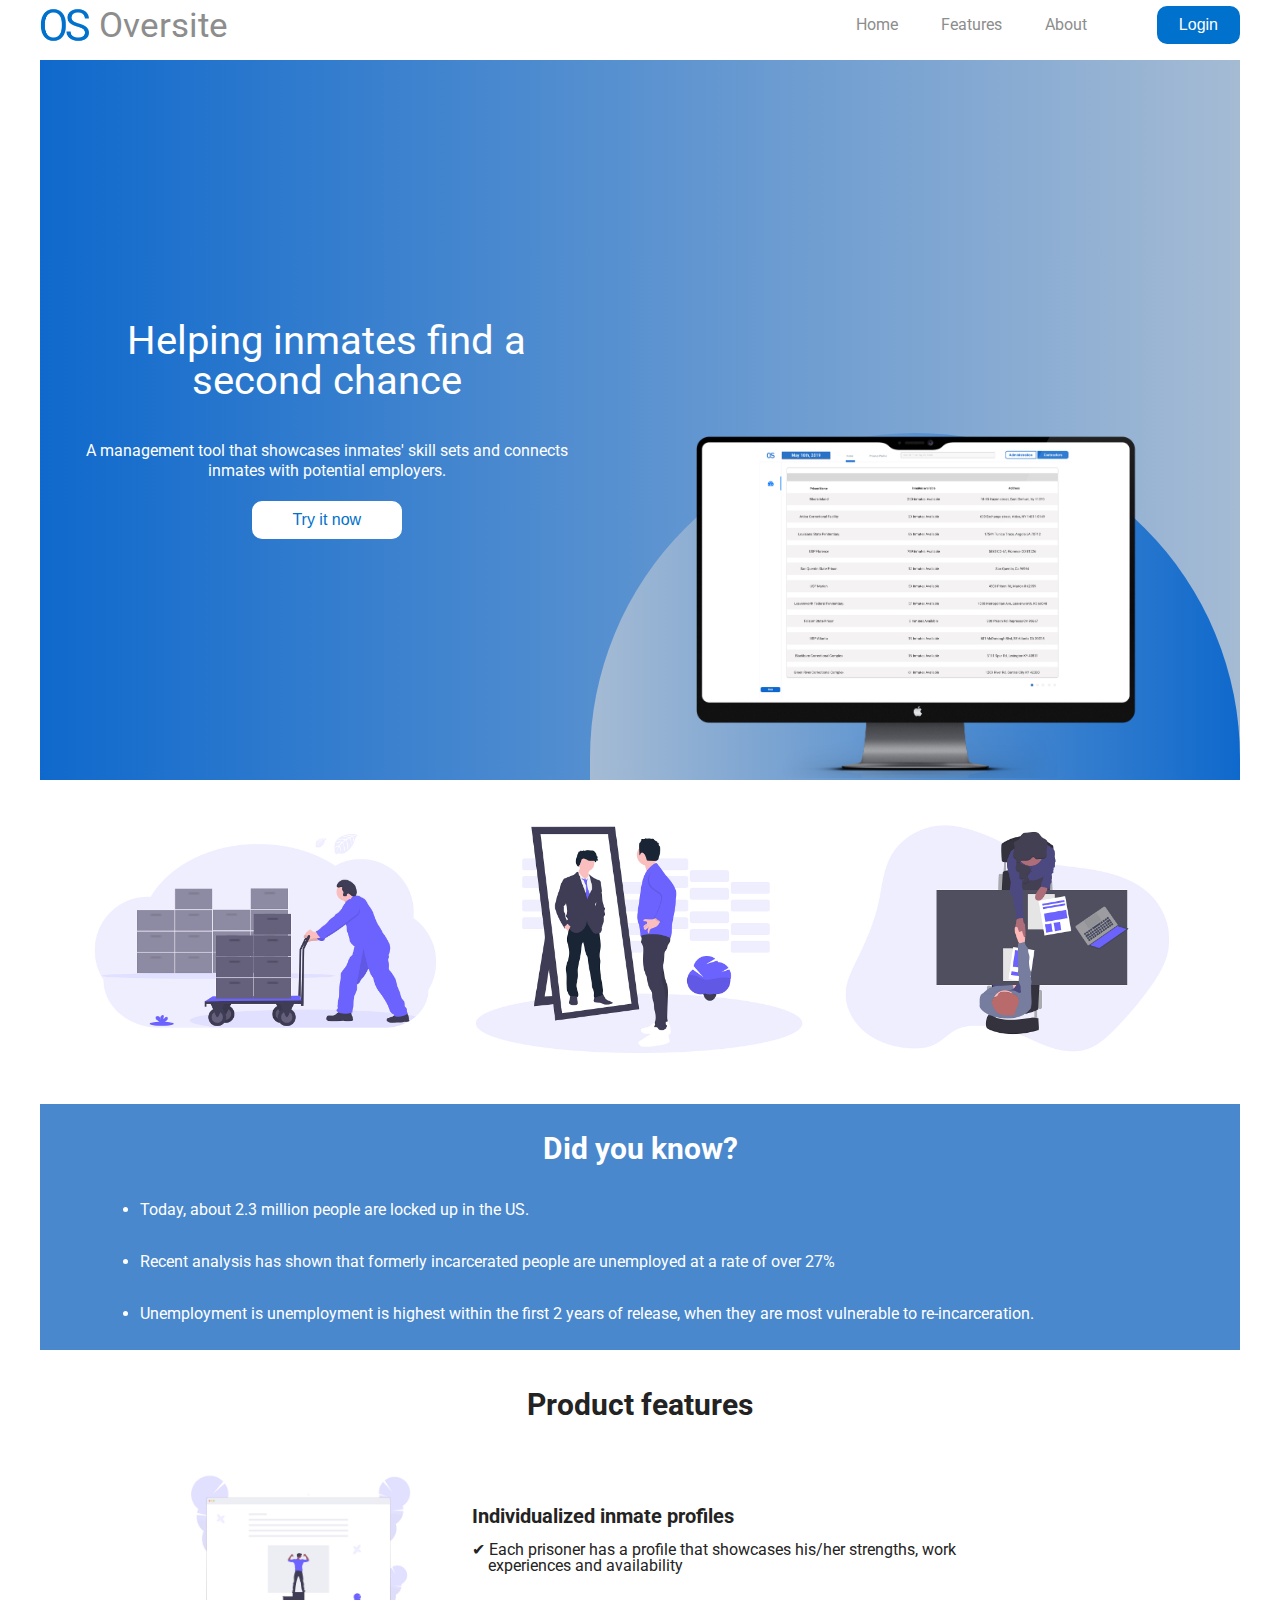
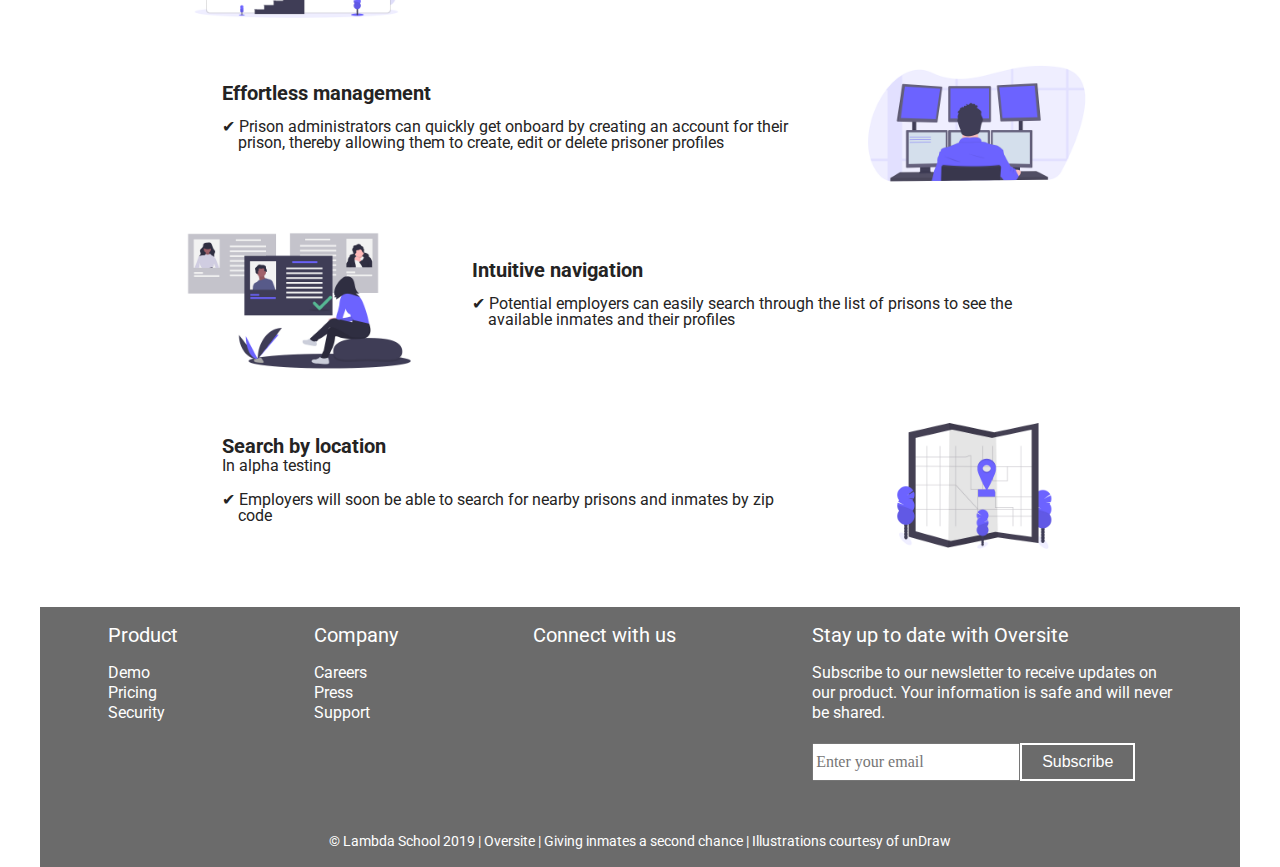
==== penny-lee/index.html @ cacc7dd7 "adding to my personal repo" ====
<!DOCTYPE html>
<html lang='en'>

<head>
  <meta charset="utf-8">
  <title>Oversite | Home</title>
  <link rel='stylesheet' href='./CSS/index.css'>
  <link href="https://fonts.googleapis.com/css?family=Roboto&display=swap" rel="stylesheet">
  <link rel="stylesheet" href="https://use.fontawesome.com/releases/v5.8.2/css/all.css" integrity="sha384-oS3vJWv+0UjzBfQzYUhtDYW+Pj2yciDJxpsK1OYPAYjqT085Qq/1cq5FLXAZQ7Ay" crossorigin="anonymous">
  <meta name="viewport" content="width=device-width, initial-scale=1"> 
</head>
<body>
  <div class='container'> 
    <header>
      <div class='navbar'>
        <div class='logo'>
          <img src='./images/Favicon.png' alt='logo'>
          <h1>Oversite</h1>
        </div>
        <div class='nav-link'>
          <a href='#'>Home</a>
          <a href='#features'>Features</a>
          <a href='./about.html'>About</a>
        </div>
        <button>Login</button>
      </div>
    </header>
    <section class='about'>
      <div class='about-text'>
        <h2>Helping inmates find a second chance</h2>
        <p>A management tool that showcases inmates' skill sets and connects inmates with potential employers.</p>
        <button>Try it now</button>
      </div>
      <div class='image-container'>
        <img src='./images/sample.png' alt='preview of product'>
      </div>
    </section>
    <section class='top-images'>
      <div class='top-images-container'>
        <div class='top-images-overlay'>
          <p>Inmates gained skills while in prison or before incarceration.</p>
        </div>
        <img src='./images/labor.png'>
      </div>
      <div  class='top-images-container'>
        <div class='top-images-overlay'>
          <p>The skills are transferable to future career paths</p>
        </div>
        <img src='./images/progression.png'>
      </div>
      <div  class='top-images-container'>
        <div class='top-images-overlay'>
          <p>Help inmates re-enter the community, and mutually benefit employers and society</p>
        </div>
        <img src='./images/interview.png'>
      </div>
    </section>
    <section class='rationale'>
      <div>
        <h2>Did you know?</h2>
        <ul>
          <li>Today, about 2.3 million people are locked up in the US.</li>
          <li>Recent analysis has shown that formerly incarcerated people are unemployed at a rate of over 27%</li>
          <li>Unemployment is unemployment is highest within the first 2 years of release, when they are most vulnerable to re-incarceration.</li>
        </ul>
      </div>
    </section>
    <section id='features'> 
      <h2>Product features</h2>
      <div class='main-content'>  
        <div class='content-cards'>
          <img src='./images/aboutme.png'>
          <div class='content-text'>
            <h2>Individualized inmate profiles</h2>
            <ul>
              <li>Each prisoner has a profile that showcases his/her strengths, work experiences and availability</li>
            </ul>
          </div>
        </div>
        <div class='content-cards'>
          <div class='content-text'>
            <h2>Effortless management</h2>
            <ul>
              <li>Prison administrators can quickly get onboard by creating an account for their prison, thereby allowing them to create, edit or delete prisoner profiles</li>
            </ul>
          </div>
          <img src='./images/admin1.png'>
        </div>
        <div class='content-cards'>
          <img src='./images/hiring.png'>
          <div class='content-text'>
            <h2>Intuitive navigation</h2>
            <ul>
              <li>Potential employers can easily search through the list of prisons to see the available inmates and their profiles</li>
            </ul>
          </div>
        </div>
        <div class='content-cards last-card'>
          <div class='content-text '>
            <h2>Search by location</h2>
            <p>In alpha testing</p>
            <ul>
              <li>Employers will soon be able to search for nearby prisons and inmates by zip code</li>
            </ul>
          </div>
          <img src='./images/location.png'>
        </div>
      </div>
    </section>
    <footer>
      <div class='footer-container'>
        <div class='footer-top'>
          <div class='footer-product'>
            <h3>Product</h3>
            <p>Demo</p>
            <p>Pricing</p>
            <p>Security</p>
          </div>
          <div class='footer-company'>
            <h3>Company</h3>
            <p>Careers</p>
            <p>Press</p>
            <p>Support</p>
          </div>
          <div class='footer-connect'>
            <h3>Connect with us</h3>
            <div class='footer-links'>
              <a href='https://github.com/buildweekprisonerskills' target='_blank' class="fab fa-github"></a>
              <a href='https://twitter.com/lambdaschool' target='_blank' class="fab fa-twitter"></a>
              <a href='https://www.facebook.com/LambdaSchoolOnline/' target='_blank' class="fab fa-facebook-square"></a>
            </div>
          </div>
          <div class='footer-subscribe'>
            <h3>Stay up to date with Oversite</h3>
            <p>Subscribe to our newsletter to receive updates on our product. Your information is safe and will never be shared. </p>
            <form>
              <input type='email' placeholder='Enter your email'>
              <button type='submit'>Subscribe</button> 
            </form>
          </div>
        </div>
        <div class='footer-bottom'>
          <p>&copy; Lambda School 2019  |  Oversite  |  Giving inmates a second chance  |  Illustrations courtesy of <a href='https://undraw.co/'>unDraw</a></p>
        </div>
        </div>
      </div>
    </footer>
  </div>
</body>

</html>
---- penny-lee/CSS/index.css ----
/* http://meyerweb.com/eric/tools/css/reset/ 
   v2.0 | 20110126
   License: none (public domain)
*/
html,
body,
div,
span,
applet,
object,
iframe,
h1,
h2,
h3,
h4,
h5,
h6,
p,
blockquote,
pre,
a,
abbr,
acronym,
address,
big,
cite,
code,
del,
dfn,
em,
img,
ins,
kbd,
q,
s,
samp,
small,
strike,
strong,
sub,
sup,
tt,
var,
b,
u,
i,
center,
dl,
dt,
dd,
ol,
ul,
li,
fieldset,
form,
label,
legend,
table,
caption,
tbody,
tfoot,
thead,
tr,
th,
td,
article,
aside,
canvas,
details,
embed,
figure,
figcaption,
footer,
header,
hgroup,
menu,
nav,
output,
ruby,
section,
summary,
time,
mark,
audio,
video {
  margin: 0;
  padding: 0;
  border: 0;
  font-size: 100%;
  font: inherit;
  vertical-align: baseline;
}
/* HTML5 display-role reset for older browsers */
article,
aside,
details,
figcaption,
figure,
footer,
header,
hgroup,
menu,
nav,
section {
  display: block;
}
body {
  line-height: 1;
}
ol,
ul {
  list-style: none;
}
blockquote,
q {
  quotes: none;
}
blockquote:before,
blockquote:after,
q:before,
q:after {
  content: '';
  content: none;
}
table {
  border-collapse: collapse;
  border-spacing: 0;
}
* {
  box-sizing: border-box;
}
html {
  font-size: 62.5%;
}
html,
body {
  font-family: 'Roboto', sans-serif;
  color: #242323;
}
h1,
h2,
h3,
h4,
h5 {
  font-size: 2rem;
}
p {
  font-size: 1.6rem;
  line-height: 2rem;
}
.container {
  max-width: 1200px;
  width: 100%;
  margin: 0 auto;
}
header {
  width: 100%;
  background: white;
  height: 60px;
}
@media screen and (max-width: 500px) {
  header {
    display: none;
  }
}
header .navbar {
  width: 100%;
  margin: 0 auto;
  display: flex;
  justify-content: space-between;
  align-items: center;
}
header .navbar .logo {
  display: flex;
  align-items: center;
}
header .navbar .logo img {
  width: 50px;
}
header .navbar .logo h1 {
  font-size: 3.5rem;
  color: #8d8d8d;
  padding: 0 5%;
}
header .navbar .nav-link {
  width: 70%;
  display: flex;
  justify-content: flex-end;
}
header .navbar .nav-link a {
  font-size: 1.6rem;
  color: #8d8d8d;
  text-decoration: none;
  margin: 0 1%;
  padding: 1rem;
  border: 3px solid white;
}
header .navbar .nav-link a:hover {
  border-bottom: 3px solid #0071CC;
}
header .navbar .nav-link .selected-link {
  border-bottom: 3px solid #0071CC;
}
header .navbar button {
  background: #0071CC;
  color: white;
  border: 2px solid #0071CC;
  display: block;
  border-radius: 10px;
  font-size: 1.6rem;
  width: auto;
  text-align: center;
  padding: 0.8rem 2rem;
  cursor: pointer;
  outline: none;
}
header .navbar button:hover {
  background: white;
  color: #0071CC;
  border: 2px solid #0071CC;
  transition: all 0.3s ease;
}
.about {
  top: 60px;
  background: linear-gradient(to left, #a5bbd4, #0f69cc);
  color: white;
  height: 80vh;
  min-height: 400px;
  display: flex;
  justify-content: space-between;
  align-items: flex-end;
}
@media screen and (max-width: 800px) {
  .about {
    height: 70vh;
  }
}
@media screen and (max-width: 500px) {
  .about {
    flex-direction: column;
    height: 100vh;
  }
}
.about-text {
  align-self: center;
  margin-left: 2%;
  display: flex;
  text-align: center;
  flex-direction: column;
  justify-content: center;
  align-items: center;
}
@media screen and (max-width: 800px) {
  .about-text {
    align-self: flex-end;
    margin-bottom: 5rem;
  }
}
.about-text h2 {
  font-size: 4rem;
  padding: 2rem 0;
}
@media screen and (max-width: 800px) {
  .about-text h2 {
    font-size: 3.5rem;
    padding: 1rem 0;
  }
}
@media screen and (max-width: 500px) {
  .about-text h2 {
    padding: 2rem 1rem;
  }
}
.about-text p {
  padding: 2rem 0;
}
.about-text button {
  background: white;
  color: #0071CC;
  border: 2px solid white;
  display: block;
  border-radius: 10px;
  font-size: 1.6rem;
  width: 150px;
  text-align: center;
  padding: 0.8rem 2rem;
  cursor: pointer;
  outline: none;
}
.about-text button:hover {
  background: #0071CC;
  color: white;
  border: 2px solid white;
  transition: all 0.3s ease;
}
.about .image-container {
  width: 70vw;
  min-width: 500px;
  background: linear-gradient(to right, #a5bbd4, #0f69cc);
  border-top-left-radius: 350px;
  border-top-right-radius: 350px;
}
.about .image-container img {
  width: 70%;
  margin: 0 15%;
  position: relative;
}
.top-images {
  width: 100%;
  margin: 2rem 0;
  display: flex;
  justify-content: center;
}
@media screen and (max-width: 500px) {
  .top-images {
    flex-direction: column;
    align-items: center;
  }
}
.top-images .top-images-container {
  width: 29vw;
}
@media screen and (max-width: 500px) {
  .top-images .top-images-container {
    width: 90%;
  }
}
.top-images .top-images-container .top-images-overlay {
  position: absolute;
  z-index: -1;
  color: #242323;
  text-align: center;
  width: 29vw;
  opacity: 0;
}
@media screen and (max-width: 500px) {
  .top-images .top-images-container .top-images-overlay {
    width: 90%;
  }
}
.top-images .top-images-container .top-images-overlay p {
  font-size: 1.8rem;
  font-weight: bold;
  padding: 32% 13%;
}
@media screen and (max-width: 800px) {
  .top-images .top-images-container .top-images-overlay p {
    font-size: 1.6rem;
    padding: 27% 13%;
  }
}
@media screen and (max-width: 500px) {
  .top-images .top-images-container .top-images-overlay p {
    font-size: 1.8rem;
    font-weight: bold;
    padding: 33% 20%;
  }
}
.top-images .top-images-container img {
  width: 100%;
  padding: 1%;
  position: relative;
  z-index: -2;
}
.top-images-container:hover .top-images-overlay {
  transition: all 0.3s ease;
  opacity: 1;
}
.top-images-container:hover img {
  transition: all 0.3s ease;
  opacity: 0.2;
}
.rationale {
  color: white;
  background: #4988CD;
  font-size: 1.6rem;
  padding: 1rem 0;
  margin: 2rem 0;
}
.rationale h2 {
  padding: 2rem;
  font-size: 3rem;
  font-weight: bold;
  text-align: center;
}
.rationale ul {
  list-style-position: outside;
  padding: 0 10rem;
}
@media screen and (max-width: 500px) {
  .rationale ul {
    padding: 0 5rem;
  }
}
.rationale ul li {
  padding: 1.8rem 0;
  list-style-type: disc;
}
#features > h2 {
  font-size: 3rem;
  font-weight: bold;
  text-align: center;
  padding: 2rem;
}
.main-content {
  margin: 2rem;
  display: flex;
  flex-direction: column;
  align-items: center;
}
.main-content .content-cards {
  display: flex;
  margin: 0 10%;
  align-items: center;
}
@media screen and (max-width: 800px) {
  .main-content .content-cards {
    margin: 0;
  }
}
@media screen and (max-width: 500px) {
  .main-content .content-cards {
    flex-direction: column;
  }
}
.main-content .content-cards img {
  display: block;
  width: 250px;
}
@media screen and (max-width: 500px) {
  .main-content .content-cards img {
    order: -1;
    width: 70%;
  }
}
.main-content .content-cards .content-text {
  margin: 5%;
}
.main-content .content-cards .content-text h2 {
  font-weight: bold;
}
.main-content .content-cards .content-text ul {
  padding: 0 1.6rem;
  list-style-position: outside;
}
.main-content .content-cards .content-text li {
  font-size: 1.6rem;
  padding: 1.6rem 0;
}
.main-content .content-cards .content-text li:before {
  content: '\2714 ';
  margin-left: -1em;
  margin-right: 0.2em;
}
.main-content .last-card {
  width: 80%;
}
@media screen and (max-width: 800px) {
  .main-content .last-card {
    width: 100%;
  }
}
.about-team h2 {
  color: #0071CC;
  padding: 3rem 0;
}
.about-team .team {
  display: flex;
  flex-direction: column;
}
.about-team .team .team-card {
  flex: 1;
  display: flex;
  flex-direction: column;
  text-align: center;
  width: 100%;
  color: white;
  font-size: 3rem;
  padding: 2rem 0;
  overflow: hidden;
  cursor: pointer;
}
.about-team .team .team-card .team-content {
  background: white;
  border-radius: 15px;
  margin: 2% 8%;
  display: flex;
  justify-content: center;
  align-items: center;
}
.about-team .team .team-card .team-content img {
  width: 30%;
  padding: 1%;
}
.about-team .team .team-card .team-content .team-name {
  width: 40%;
}
.about-team .team .team-card .team-content .team-name p {
  color: #242323;
  font-size: 3rem;
  padding: 3rem;
}
.about-team .team .team-card .team-content .team-name a {
  text-decoration: none;
  color: #242323;
}
.about-team .team .team-card .team-content .team-name a:hover {
  color: #0071CC;
}
.about-team .team .team-card .team-content .team-name .fab {
  font-size: 5rem;
}
.about-team .team .team-card .team-hidden {
  display: none;
}
.about-team .team .team-lead {
  background: #0F69CC;
}
.about-team .team .front-end {
  background: #2B77CB;
}
.about-team .team .back-end {
  background: #4988CD;
}
.about-team .team .ux-design {
  background: #7AA4D3;
}
.about-team .team .ui-design1 {
  background: #9AB6D5;
}
.about-team .team .ui-design2 {
  background: #A5BBD4;
}
footer {
  background: #6b6b6b;
  color: #0071CC;
}
.footer-container {
  display: flex;
  flex-direction: column;
  color: white;
}
.footer-container h3 {
  padding: 1.8rem 0;
}
.footer-container .footer-top {
  display: flex;
  justify-content: space-around;
}
@media screen and (max-width: 800px) {
  .footer-container .footer-top {
    flex-wrap: wrap;
  }
}
.footer-container .footer-top .footer-connect a {
  text-decoration: none;
  color: white;
  padding-right: 1.8rem;
}
.footer-container .footer-top .footer-connect a:hover {
  color: #0071CC;
}
.footer-container .footer-top .footer-connect .fab {
  font-size: 3rem;
}
.footer-container .footer-top .footer-subscribe {
  width: 30%;
}
@media screen and (max-width: 800px) {
  .footer-container .footer-top .footer-subscribe {
    width: 80%;
    margin: 2rem;
  }
}
.footer-container .footer-top .footer-subscribe form {
  display: flex;
  flex-wrap: wrap;
  margin: 2rem 0;
}
.footer-container .footer-top .footer-subscribe form input {
  font-family: cursive;
  font-size: 1.6rem;
}
.footer-container .footer-top .footer-subscribe form button {
  background: #6b6b6b;
  color: white;
  border: 2px solid #6b6b6b;
  border: 2px solid white;
  display: block;
  border-radius: 0;
  font-size: 1.6rem;
  width: auto;
  text-align: center;
  padding: 0.8rem 2rem;
  cursor: pointer;
  outline: none;
}
.footer-container .footer-top .footer-subscribe form button:hover {
  background: white;
  color: #6b6b6b;
  border: 2px solid #6b6b6b;
  transition: all 0.3s ease;
}
.footer-container .footer-bottom {
  text-align: center;
}
.footer-container .footer-bottom p {
  font-size: 1.4rem;
  padding: 3rem 0 1.6rem 0;
}
.footer-container .footer-bottom a {
  text-decoration: none;
  color: white;
}
.footer-container .footer-bottom a:hover {
  color: #0071CC;
}
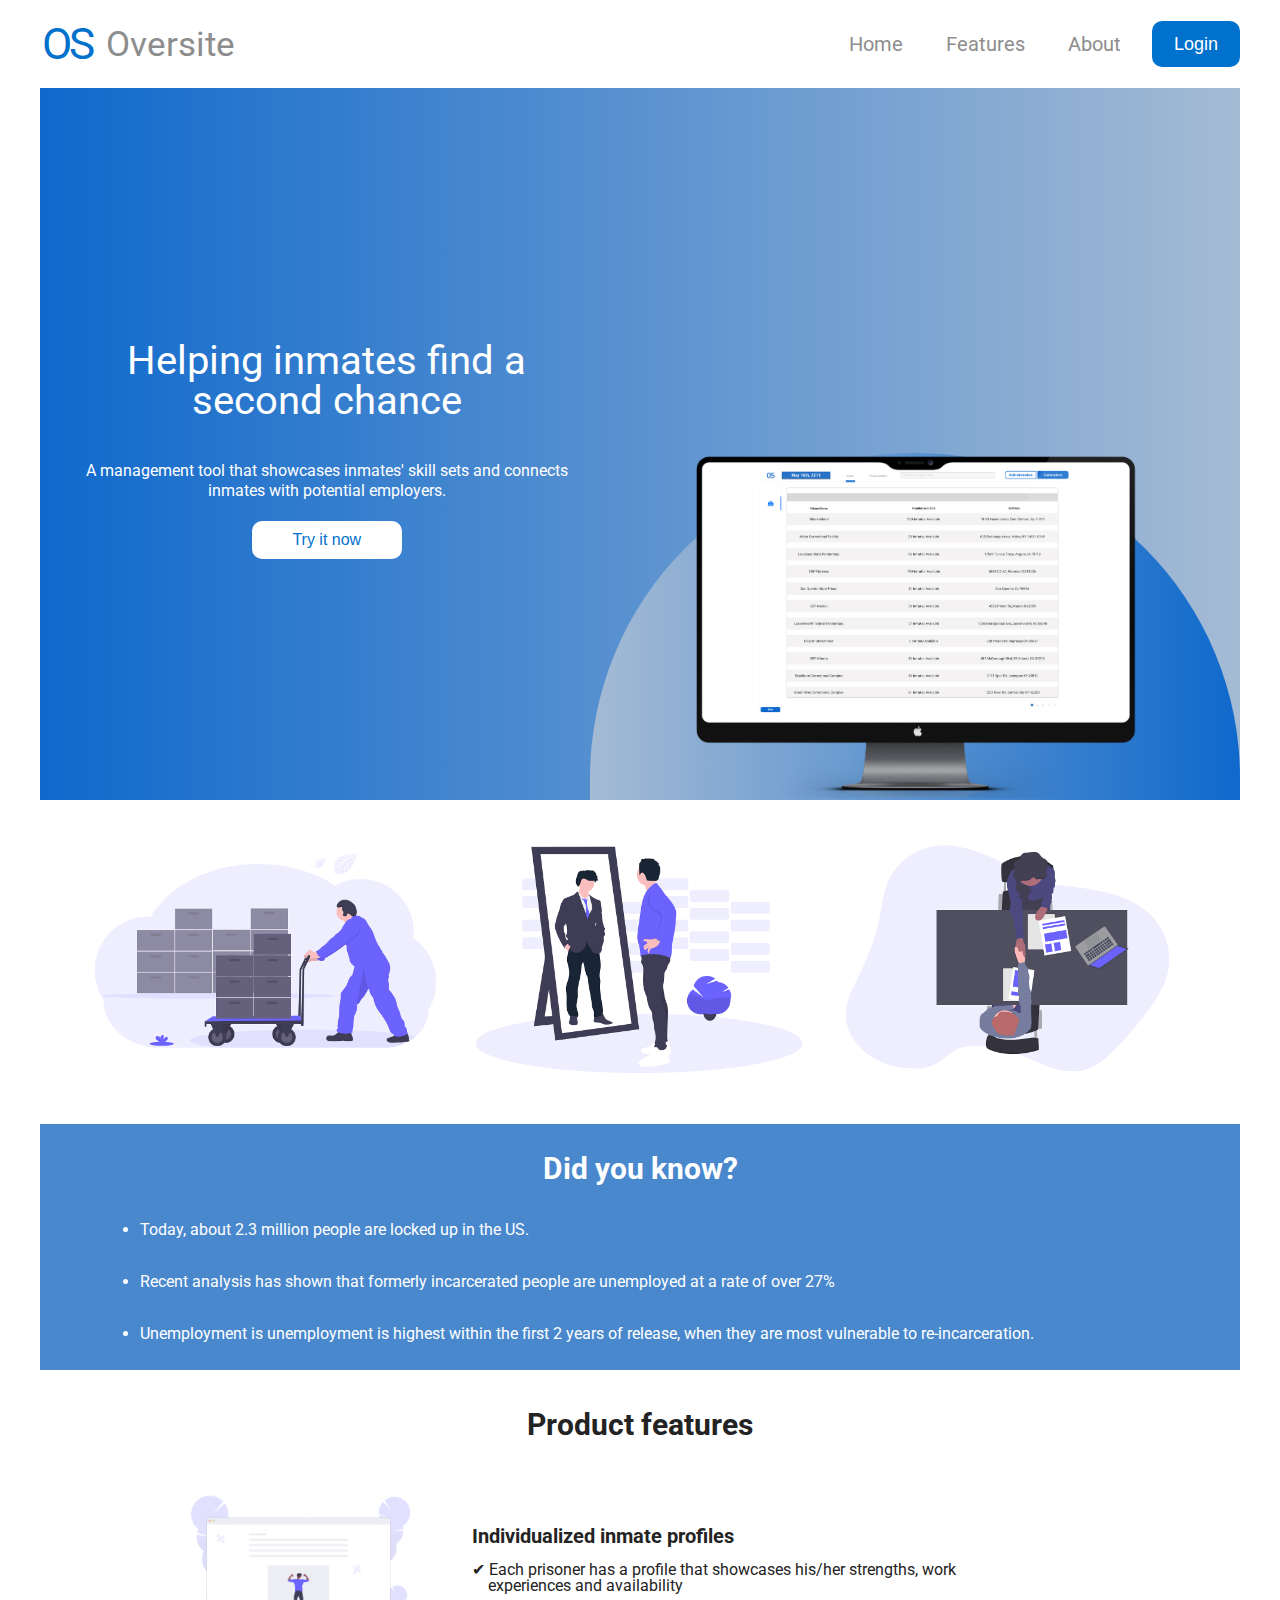
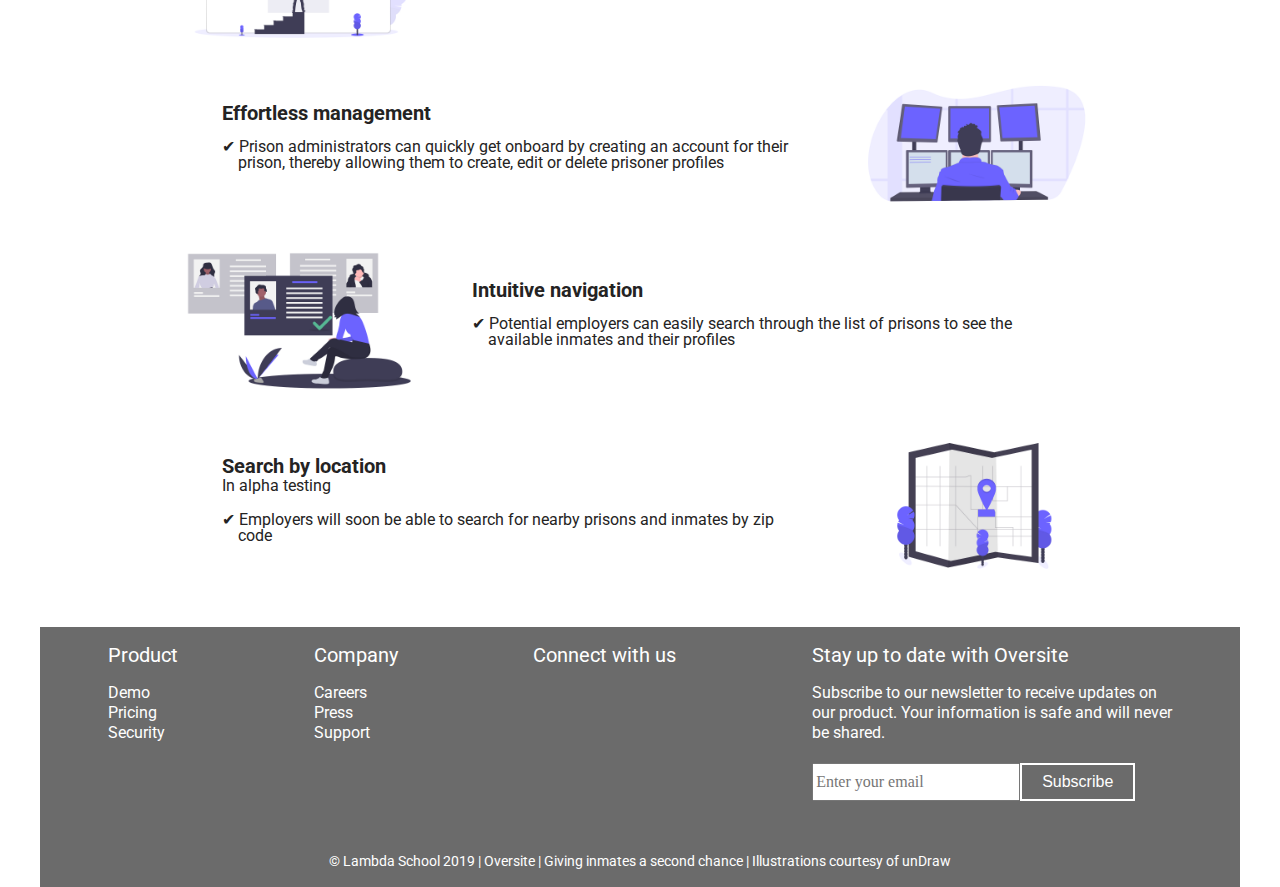
==== commit e081aa57: "made nav bar more responsive" ====
--- a/penny-lee/index.html
+++ b/penny-lee/index.html
@@ -3,26 +3,29 @@
 
 <head>
   <meta charset="utf-8">
+  <meta name="viewport" content="width=device-width, initial-scale=1"> 
   <title>Oversite | Home</title>
   <link rel='stylesheet' href='./CSS/index.css'>
   <link href="https://fonts.googleapis.com/css?family=Roboto&display=swap" rel="stylesheet">
   <link rel="stylesheet" href="https://use.fontawesome.com/releases/v5.8.2/css/all.css" integrity="sha384-oS3vJWv+0UjzBfQzYUhtDYW+Pj2yciDJxpsK1OYPAYjqT085Qq/1cq5FLXAZQ7Ay" crossorigin="anonymous">
-  <meta name="viewport" content="width=device-width, initial-scale=1"> 
+  <script src='./components/navigation/navigation.js' async></script>
 </head>
 <body>
   <div class='container'> 
     <header>
       <div class='navbar'>
         <div class='logo'>
-          <img src='./images/Favicon.png' alt='logo'>
-          <h1>Oversite</h1>
+          <h1 id='sitename-short'>OS</h1>
+          <h1 id='sitename-full'>Oversite</h1>
         </div>
+        <div class="fas fa-bars"></div>
+        <div class="fas fa-times"></div>
         <div class='nav-link'>
           <a href='#'>Home</a>
           <a href='#features'>Features</a>
           <a href='./about.html'>About</a>
+          <button>Login</button>
         </div>
-        <button>Login</button>
       </div>
     </header>
     <section class='about'>
--- a/penny-lee/CSS/index.css
+++ b/penny-lee/CSS/index.css
@@ -131,6 +131,7 @@
 }
 html {
   font-size: 62.5%;
+  scroll-behavior: smooth;
 }
 html,
 body {
@@ -153,75 +154,126 @@
   width: 100%;
   margin: 0 auto;
 }
-header {
+header .navbar {
+  position: fixed;
+  top: 0;
+  max-width: 1200px;
   width: 100%;
-  background: white;
-  height: 60px;
-}
-@media screen and (max-width: 500px) {
-  header {
-    display: none;
-  }
-}
-header .navbar {
-  width: 100%;
+  z-index: 3;
   margin: 0 auto;
   display: flex;
   justify-content: space-between;
   align-items: center;
+  background: white;
+  padding: 2rem 0;
+  transition: all 0.3s ease;
+}
+@media screen and (max-width: 500px) {
+  header .navbar {
+    height: 70px;
+    padding: 0.5rem;
+  }
 }
 header .navbar .logo {
   display: flex;
   align-items: center;
 }
-header .navbar .logo img {
-  width: 50px;
-}
-header .navbar .logo h1 {
+header .navbar .logo #sitename-short {
+  font-size: 4.4rem;
+  background: white;
+  color: #0071CC;
+  border-radius: 9px;
+  padding: 2px 5px 2px 2px;
+  letter-spacing: -3px;
+}
+header .navbar .logo #sitename-full {
   font-size: 3.5rem;
   color: #8d8d8d;
   padding: 0 5%;
 }
+header .navbar .fas {
+  font-size: 3rem;
+  color: #0071CC;
+}
+header .navbar .fa-bars {
+  display: none;
+}
+@media screen and (max-width: 500px) {
+  header .navbar .fa-bars {
+    display: block;
+  }
+}
+header .navbar .fa-times {
+  display: none;
+}
 header .navbar .nav-link {
   width: 70%;
   display: flex;
   justify-content: flex-end;
 }
 header .navbar .nav-link a {
-  font-size: 1.6rem;
+  font-size: 2rem;
   color: #8d8d8d;
   text-decoration: none;
   margin: 0 1%;
   padding: 1rem;
-  border: 3px solid white;
+  border: 3px solid rgba(0, 0, 0, 0);
 }
 header .navbar .nav-link a:hover {
   border-bottom: 3px solid #0071CC;
 }
-header .navbar .nav-link .selected-link {
-  border-bottom: 3px solid #0071CC;
-}
-header .navbar button {
+header .navbar .nav-link button {
+  margin-left: 1rem;
   background: #0071CC;
   color: white;
   border: 2px solid #0071CC;
   display: block;
   border-radius: 10px;
-  font-size: 1.6rem;
+  font-size: 1.8rem;
   width: auto;
   text-align: center;
   padding: 0.8rem 2rem;
   cursor: pointer;
   outline: none;
 }
-header .navbar button:hover {
+header .navbar .nav-link button:hover {
   background: white;
   color: #0071CC;
   border: 2px solid #0071CC;
   transition: all 0.3s ease;
 }
+header .navbar .nav-link .selected-link {
+  border-bottom: 3px solid #0071CC;
+}
+@media screen and (max-width: 500px) {
+  header .navbar .nav-link {
+    transform: translateX(500px);
+    display: flex;
+    flex-direction: column;
+    position: absolute;
+    top: 100%;
+    align-items: flex-start;
+    background: #A5BBD4;
+    padding: 3rem 0;
+    width: 100%;
+  }
+  header .navbar .nav-link a {
+    color: white;
+  }
+  header .navbar .nav-link a:hover {
+    border-bottom: 3px solid #A5BBD4;
+    color: #8d8d8d;
+  }
+  header .navbar .nav-link button {
+    margin-top: 1rem;
+  }
+}
+header .nav-scroll {
+  box-shadow: 0 5px 5px -7px #333;
+  padding: 0.6rem 0;
+}
 .about {
-  top: 60px;
+  margin-top: 80px;
   background: linear-gradient(to left, #a5bbd4, #0f69cc);
   color: white;
   height: 80vh;
@@ -237,6 +289,7 @@
 }
 @media screen and (max-width: 500px) {
   .about {
+    margin-top: 60px;
     flex-direction: column;
     height: 100vh;
   }
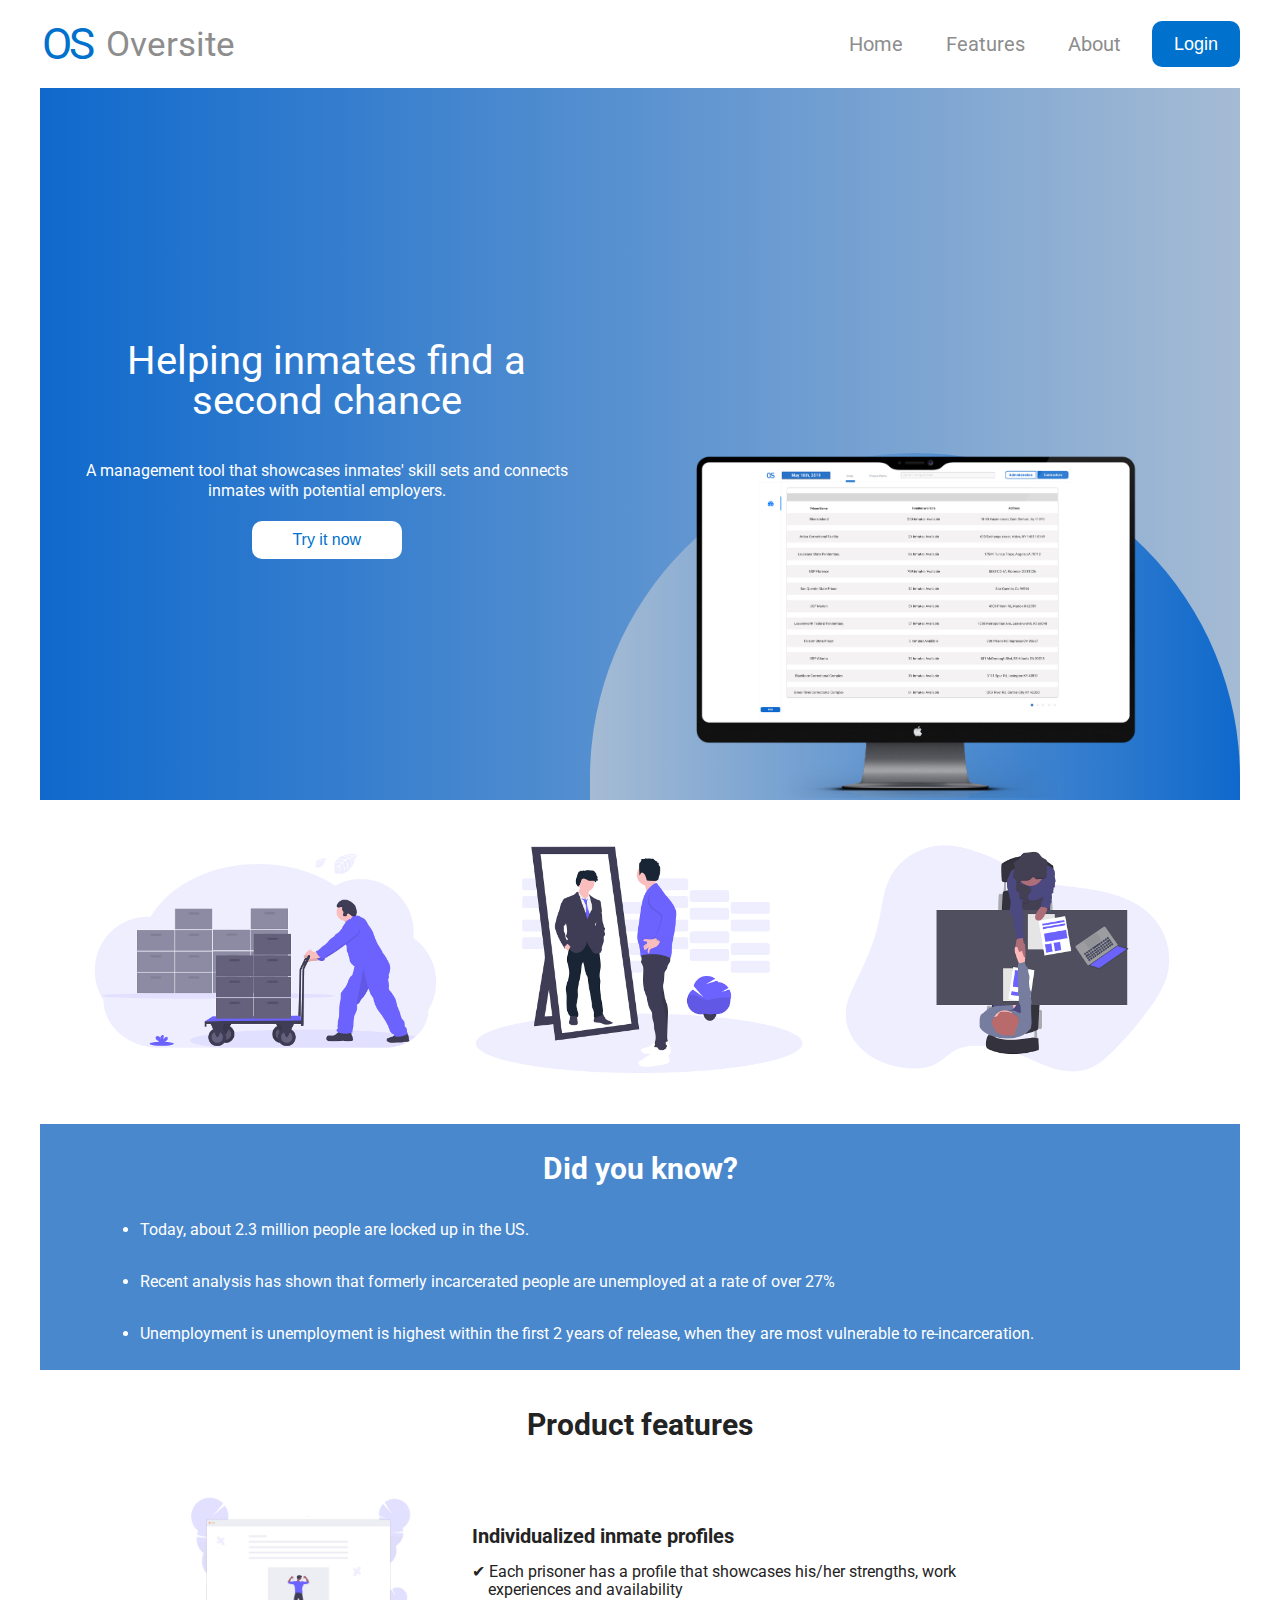
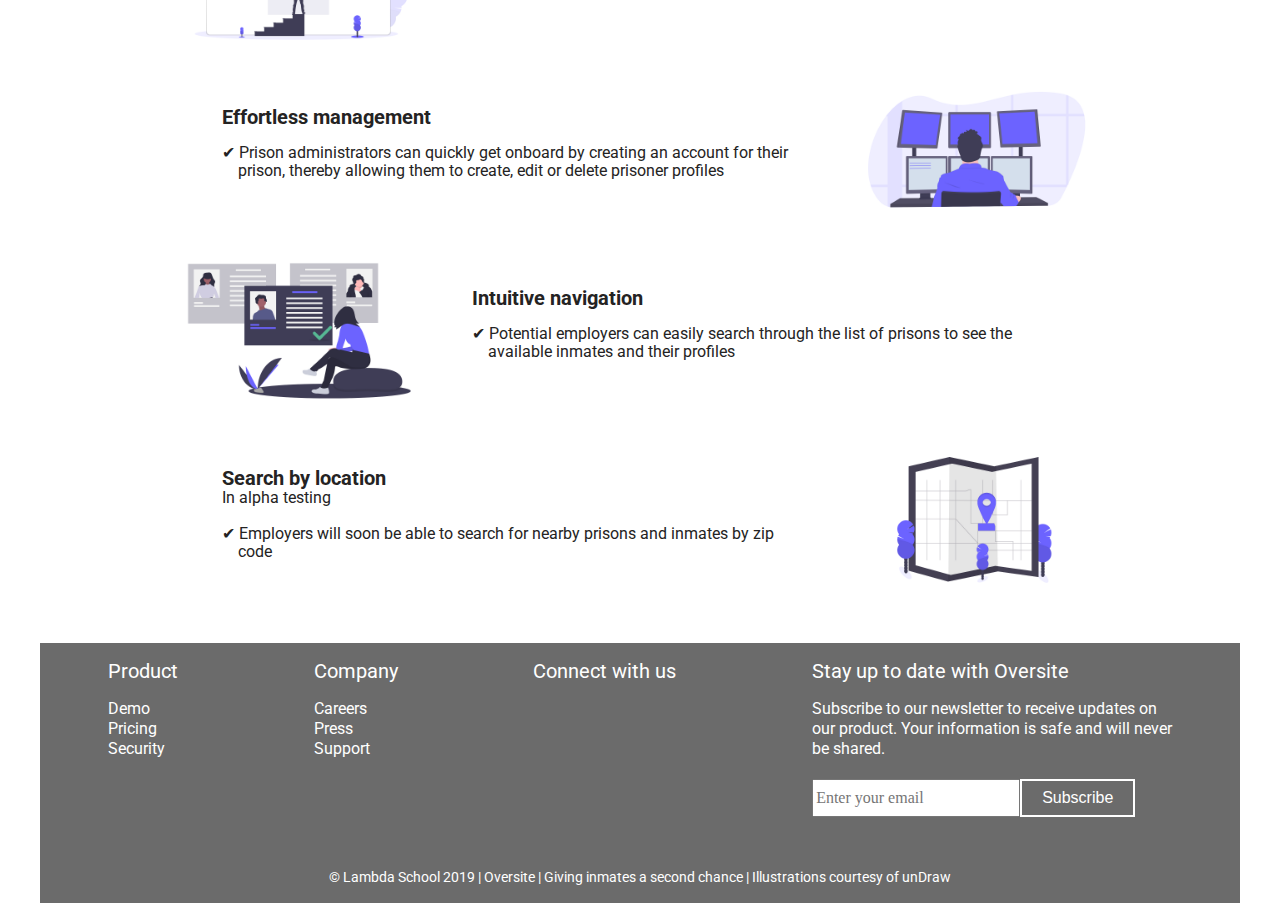
==== commit eca42d3c: "added media queries for about page" ====
--- a/penny-lee/index.html
+++ b/penny-lee/index.html
@@ -11,6 +11,9 @@
   <script src='./components/navigation/navigation.js' async></script>
 </head>
 <body>
+  <div class='scroll-top'>
+    <div class= "fas fa-chevron-circle-up"></div>
+  </div>
   <div class='container'> 
     <header>
       <div class='navbar'>
@@ -28,6 +31,7 @@
         </div>
       </div>
     </header>
+    
     <section class='about'>
       <div class='about-text'>
         <h2>Helping inmates find a second chance</h2>
@@ -38,6 +42,7 @@
         <img src='./images/sample.png' alt='preview of product'>
       </div>
     </section>
+    
     <section class='top-images'>
       <div class='top-images-container'>
         <div class='top-images-overlay'>
@@ -110,6 +115,7 @@
         </div>
       </div>
     </section>
+    
     <footer>
       <div class='footer-container'>
         <div class='footer-top'>
--- a/penny-lee/CSS/index.css
+++ b/penny-lee/CSS/index.css
@@ -154,6 +154,16 @@
   width: 100%;
   margin: 0 auto;
 }
+.scroll-top {
+  display: none;
+  top: 50vh;
+  position: fixed;
+  right: 0;
+}
+.scroll-top .fas {
+  font-size: 4rem;
+  color: #0071CC;
+}
 header .navbar {
   position: fixed;
   top: 0;
@@ -168,7 +178,7 @@
   padding: 2rem 0;
   transition: all 0.3s ease;
 }
-@media screen and (max-width: 500px) {
+@media only screen and (max-width: 500px) {
   header .navbar {
     height: 70px;
     padding: 0.5rem;
@@ -198,7 +208,7 @@
 header .navbar .fa-bars {
   display: none;
 }
-@media screen and (max-width: 500px) {
+@media only screen and (max-width: 500px) {
   header .navbar .fa-bars {
     display: block;
   }
@@ -245,7 +255,13 @@
 header .navbar .nav-link .selected-link {
   border-bottom: 3px solid #0071CC;
 }
-@media screen and (max-width: 500px) {
+@media only screen and (max-width: 500px) {
+  header .navbar .nav-link .selected-link {
+    border-bottom: 3px solid #A5BBD4;
+    color: #8d8d8d;
+  }
+}
+@media only screen and (max-width: 500px) {
   header .navbar .nav-link {
     transform: translateX(500px);
     display: flex;
@@ -282,12 +298,12 @@
   justify-content: space-between;
   align-items: flex-end;
 }
-@media screen and (max-width: 800px) {
+@media only screen and (max-width: 800px) {
   .about {
     height: 70vh;
   }
 }
-@media screen and (max-width: 500px) {
+@media only screen and (max-width: 500px) {
   .about {
     margin-top: 60px;
     flex-direction: column;
@@ -303,7 +319,7 @@
   justify-content: center;
   align-items: center;
 }
-@media screen and (max-width: 800px) {
+@media only screen and (max-width: 800px) {
   .about-text {
     align-self: flex-end;
     margin-bottom: 5rem;
@@ -313,13 +329,13 @@
   font-size: 4rem;
   padding: 2rem 0;
 }
-@media screen and (max-width: 800px) {
+@media only screen and (max-width: 800px) {
   .about-text h2 {
     font-size: 3.5rem;
     padding: 1rem 0;
   }
 }
-@media screen and (max-width: 500px) {
+@media only screen and (max-width: 500px) {
   .about-text h2 {
     padding: 2rem 1rem;
   }
@@ -364,7 +380,7 @@
   display: flex;
   justify-content: center;
 }
-@media screen and (max-width: 500px) {
+@media only screen and (max-width: 500px) {
   .top-images {
     flex-direction: column;
     align-items: center;
@@ -373,7 +389,7 @@
 .top-images .top-images-container {
   width: 29vw;
 }
-@media screen and (max-width: 500px) {
+@media only screen and (max-width: 500px) {
   .top-images .top-images-container {
     width: 90%;
   }
@@ -386,7 +402,7 @@
   width: 29vw;
   opacity: 0;
 }
-@media screen and (max-width: 500px) {
+@media only screen and (max-width: 500px) {
   .top-images .top-images-container .top-images-overlay {
     width: 90%;
   }
@@ -396,13 +412,13 @@
   font-weight: bold;
   padding: 32% 13%;
 }
-@media screen and (max-width: 800px) {
+@media only screen and (max-width: 800px) {
   .top-images .top-images-container .top-images-overlay p {
     font-size: 1.6rem;
     padding: 27% 13%;
   }
 }
-@media screen and (max-width: 500px) {
+@media only screen and (max-width: 500px) {
   .top-images .top-images-container .top-images-overlay p {
     font-size: 1.8rem;
     font-weight: bold;
@@ -440,7 +456,7 @@
   list-style-position: outside;
   padding: 0 10rem;
 }
-@media screen and (max-width: 500px) {
+@media only screen and (max-width: 500px) {
   .rationale ul {
     padding: 0 5rem;
   }
@@ -466,12 +482,12 @@
   margin: 0 10%;
   align-items: center;
 }
-@media screen and (max-width: 800px) {
+@media only screen and (max-width: 800px) {
   .main-content .content-cards {
     margin: 0;
   }
 }
-@media screen and (max-width: 500px) {
+@media only screen and (max-width: 500px) {
   .main-content .content-cards {
     flex-direction: column;
   }
@@ -480,7 +496,7 @@
   display: block;
   width: 250px;
 }
-@media screen and (max-width: 500px) {
+@media only screen and (max-width: 500px) {
   .main-content .content-cards img {
     order: -1;
     width: 70%;
@@ -504,14 +520,18 @@
   content: '\2714 ';
   margin-left: -1em;
   margin-right: 0.2em;
+  line-height: 2rem;
 }
 .main-content .last-card {
   width: 80%;
 }
-@media screen and (max-width: 800px) {
+@media only screen and (max-width: 800px) {
   .main-content .last-card {
     width: 100%;
   }
+}
+.about-team {
+  margin-top: 80px;
 }
 .about-team h2 {
   color: #0071CC;
@@ -540,19 +560,51 @@
   display: flex;
   justify-content: center;
   align-items: center;
+  padding: 2rem 0;
+}
+@media only screen and (max-width: 500px) {
+  .about-team .team .team-card .team-content {
+    flex-direction: column;
+  }
 }
 .about-team .team .team-card .team-content img {
   width: 30%;
   padding: 1%;
 }
+@media only screen and (max-width: 800px) {
+  .about-team .team .team-card .team-content img {
+    width: 40%;
+  }
+}
+@media only screen and (max-width: 500px) {
+  .about-team .team .team-card .team-content img {
+    width: 80%;
+  }
+}
 .about-team .team .team-card .team-content .team-name {
   width: 40%;
+}
+@media only screen and (max-width: 800px) {
+  .about-team .team .team-card .team-content .team-name {
+    width: 50%;
+  }
+}
+@media only screen and (max-width: 500px) {
+  .about-team .team .team-card .team-content .team-name {
+    width: 80%;
+  }
 }
 .about-team .team .team-card .team-content .team-name p {
   color: #242323;
   font-size: 3rem;
   padding: 3rem;
 }
+@media only screen and (max-width: 800px) {
+  .about-team .team .team-card .team-content .team-name p {
+    font-size: 2.6rem;
+    padding: 2rem;
+  }
+}
 .about-team .team .team-card .team-content .team-name a {
   text-decoration: none;
   color: #242323;
@@ -600,7 +652,7 @@
   display: flex;
   justify-content: space-around;
 }
-@media screen and (max-width: 800px) {
+@media only screen and (max-width: 800px) {
   .footer-container .footer-top {
     flex-wrap: wrap;
   }
@@ -619,7 +671,7 @@
 .footer-container .footer-top .footer-subscribe {
   width: 30%;
 }
-@media screen and (max-width: 800px) {
+@media only screen and (max-width: 800px) {
   .footer-container .footer-top .footer-subscribe {
     width: 80%;
     margin: 2rem;
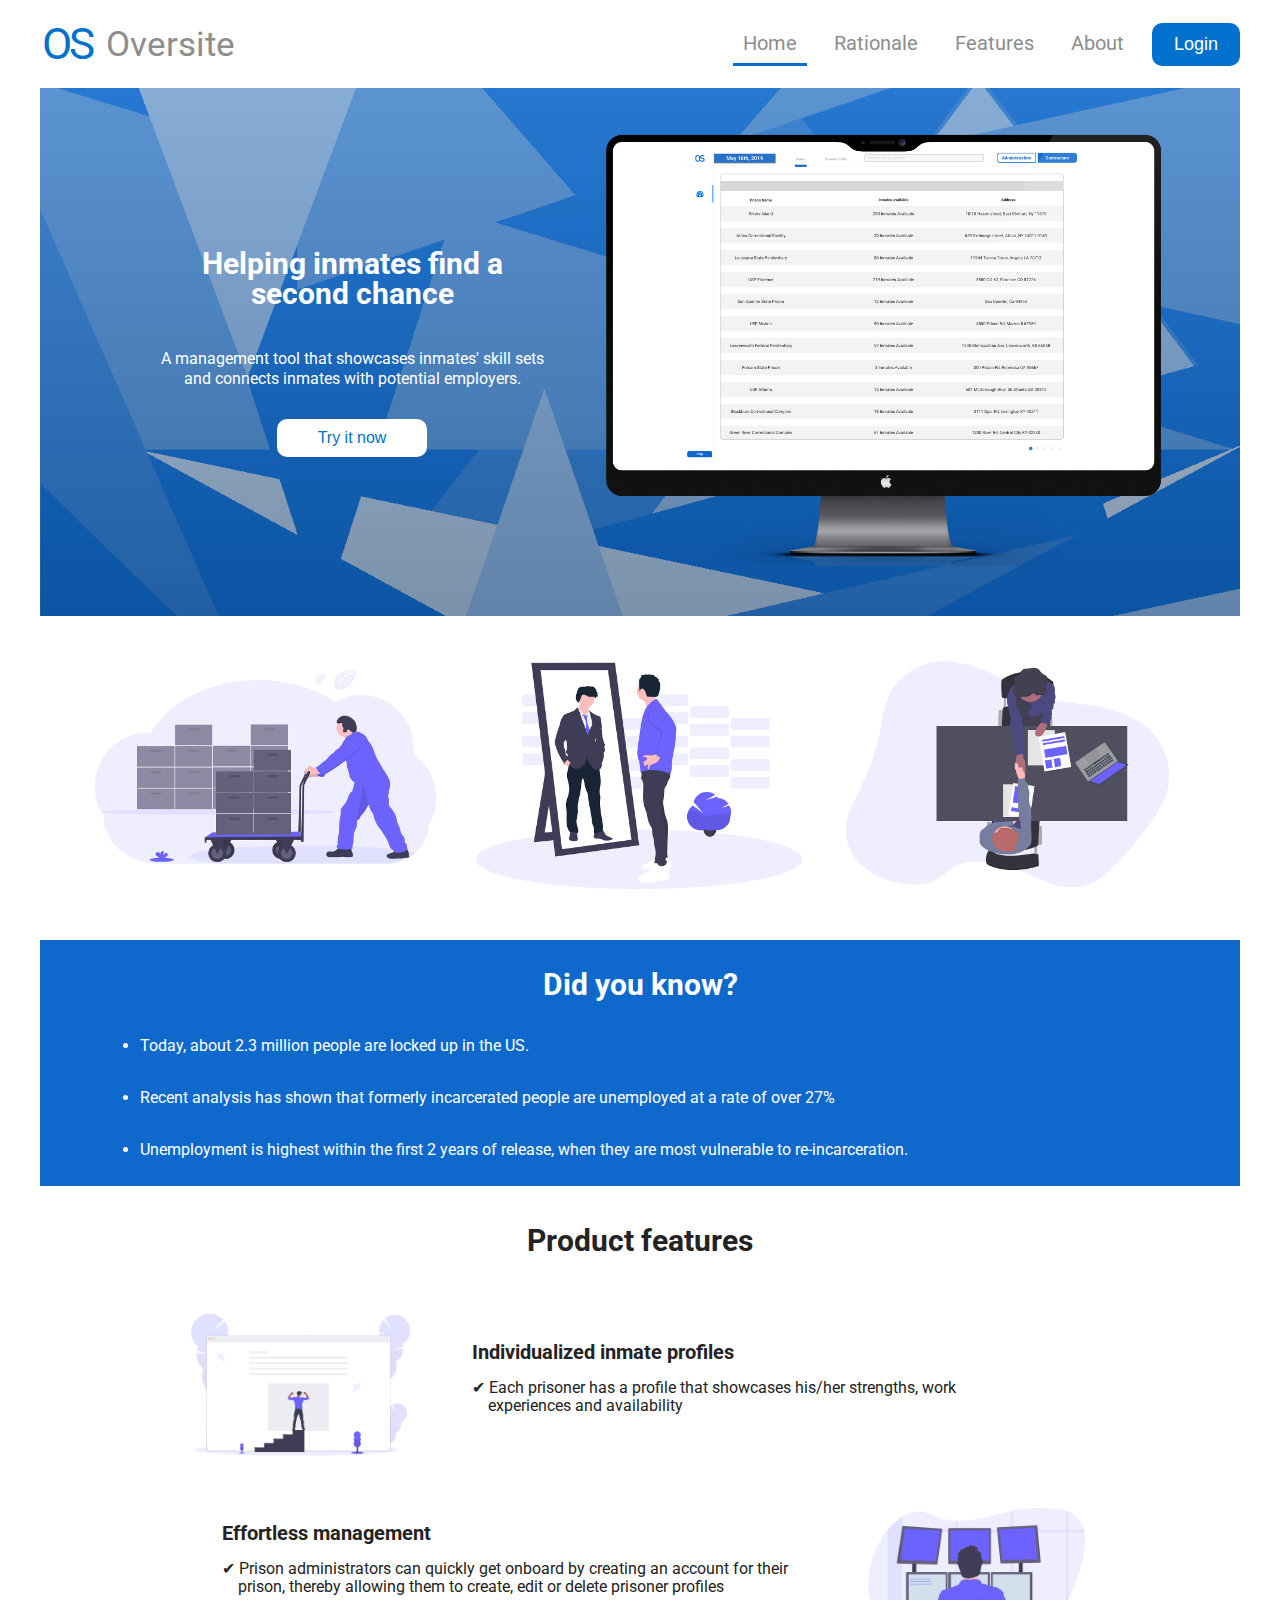
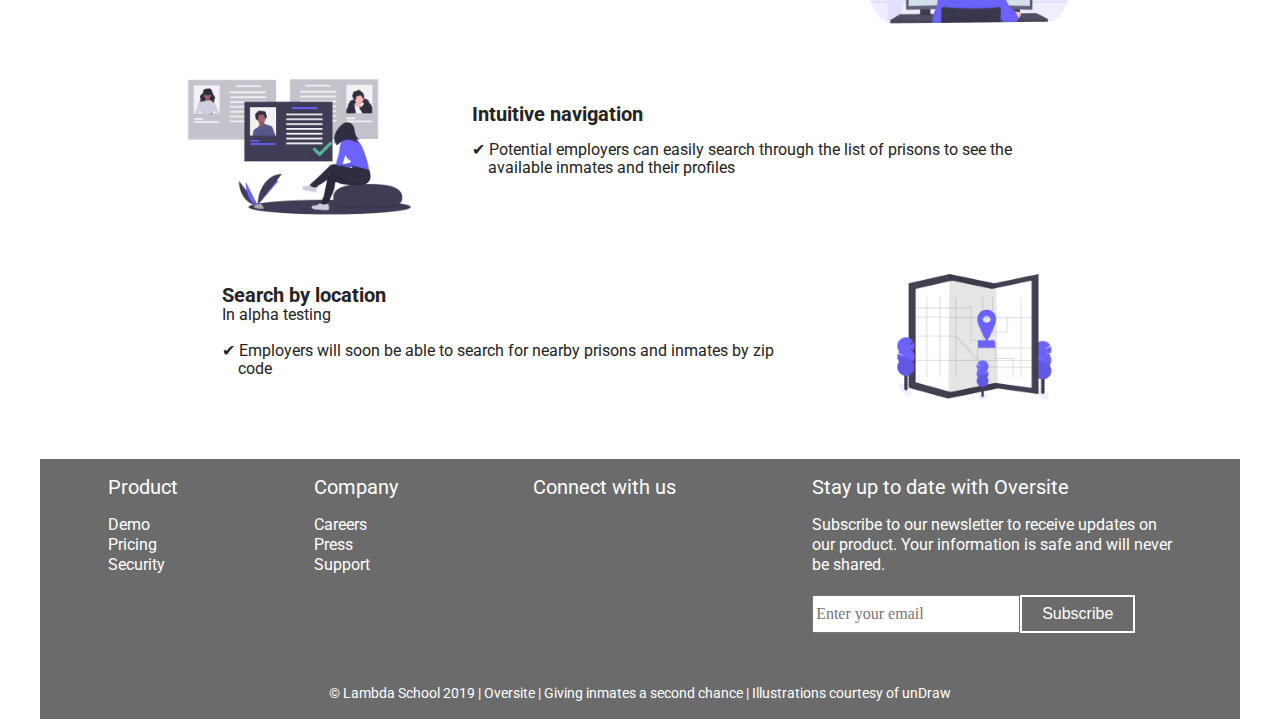
==== commit 2d429aa6: "day 4 updates" ====
--- a/penny-lee/index.html
+++ b/penny-lee/index.html
@@ -24,7 +24,8 @@
         <div class="fas fa-bars"></div>
         <div class="fas fa-times"></div>
         <div class='nav-link'>
-          <a href='#'>Home</a>
+          <a href='./index.html' class='selected-link'>Home</a>
+          <a href='#rationale'>Rationale</a>
           <a href='#features'>Features</a>
           <a href='./about.html'>About</a>
           <button>Login</button>
@@ -32,18 +33,16 @@
       </div>
     </header>
     
-    <section class='about'>
+    <section class='about' background='./images/background.svg'>
       <div class='about-text'>
         <h2>Helping inmates find a second chance</h2>
         <p>A management tool that showcases inmates' skill sets and connects inmates with potential employers.</p>
         <button>Try it now</button>
       </div>
-      <div class='image-container'>
-        <img src='./images/sample.png' alt='preview of product'>
-      </div>
+      <img src='./images/sample.png' alt='preview of product'>
     </section>
     
-    <section class='top-images'>
+    <section id='rationale' class='top-images'>
       <div class='top-images-container'>
         <div class='top-images-overlay'>
           <p>Inmates gained skills while in prison or before incarceration.</p>
@@ -63,13 +62,13 @@
         <img src='./images/interview.png'>
       </div>
     </section>
-    <section class='rationale'>
+    <section class='rationale-text'>
       <div>
         <h2>Did you know?</h2>
         <ul>
           <li>Today, about 2.3 million people are locked up in the US.</li>
           <li>Recent analysis has shown that formerly incarcerated people are unemployed at a rate of over 27%</li>
-          <li>Unemployment is unemployment is highest within the first 2 years of release, when they are most vulnerable to re-incarceration.</li>
+          <li>Unemployment is highest within the first 2 years of release, when they are most vulnerable to re-incarceration.</li>
         </ul>
       </div>
     </section>
--- a/penny-lee/CSS/index.css
+++ b/penny-lee/CSS/index.css
@@ -178,7 +178,7 @@
   padding: 2rem 0;
   transition: all 0.3s ease;
 }
-@media only screen and (max-width: 500px) {
+@media only screen and (max-width: 620px) {
   header .navbar {
     height: 70px;
     padding: 0.5rem;
@@ -208,7 +208,7 @@
 header .navbar .fa-bars {
   display: none;
 }
-@media only screen and (max-width: 500px) {
+@media only screen and (max-width: 620px) {
   header .navbar .fa-bars {
     display: block;
   }
@@ -227,7 +227,7 @@
   text-decoration: none;
   margin: 0 1%;
   padding: 1rem;
-  border: 3px solid rgba(0, 0, 0, 0);
+  border-bottom: 3px solid rgba(0, 0, 0, 0);
 }
 header .navbar .nav-link a:hover {
   border-bottom: 3px solid #0071CC;
@@ -255,15 +255,15 @@
 header .navbar .nav-link .selected-link {
   border-bottom: 3px solid #0071CC;
 }
-@media only screen and (max-width: 500px) {
+@media only screen and (max-width: 620px) {
   header .navbar .nav-link .selected-link {
     border-bottom: 3px solid #A5BBD4;
     color: #8d8d8d;
   }
 }
-@media only screen and (max-width: 500px) {
+@media only screen and (max-width: 620px) {
   header .navbar .nav-link {
-    transform: translateX(500px);
+    transform: translateX(700px);
     display: flex;
     flex-direction: column;
     position: absolute;
@@ -290,49 +290,50 @@
 }
 .about {
   margin-top: 80px;
-  background: linear-gradient(to left, #a5bbd4, #0f69cc);
-  color: white;
-  height: 80vh;
-  min-height: 400px;
-  display: flex;
-  justify-content: space-between;
-  align-items: flex-end;
-}
-@media only screen and (max-width: 800px) {
-  .about {
-    height: 70vh;
-  }
-}
-@media only screen and (max-width: 500px) {
+  background: linear-gradient(rgba(255, 255, 255, 0.1), rgba(0, 0, 0, 0.2)), url('../images/background.png');
+  background-position: center top;
+  color: white;
+  background-size: cover;
+  display: flex;
+  justify-content: center;
+  align-items: center;
+  padding: 5rem;
+}
+@media only screen and (max-width: 800px) {
   .about {
     margin-top: 60px;
+    padding: 3rem;
+  }
+}
+@media only screen and (max-width: 620px) {
+  .about {
     flex-direction: column;
-    height: 100vh;
   }
 }
 .about-text {
+  width: 30vw;
+  margin: 0 5rem;
   align-self: center;
-  margin-left: 2%;
   display: flex;
   text-align: center;
   flex-direction: column;
   justify-content: center;
   align-items: center;
 }
-@media only screen and (max-width: 800px) {
+@media only screen and (max-width: 620px) {
   .about-text {
-    align-self: flex-end;
-    margin-bottom: 5rem;
+    width: 100%;
+    padding: 3rem 5rem;
   }
 }
 .about-text h2 {
-  font-size: 4rem;
-  padding: 2rem 0;
+  font-size: 3rem;
+  font-weight: bold;
+  padding: 3rem 0;
 }
 @media only screen and (max-width: 800px) {
   .about-text h2 {
-    font-size: 3.5rem;
-    padding: 1rem 0;
+    font-size: cal(3rem);
   }
 }
 @media only screen and (max-width: 500px) {
@@ -341,7 +342,8 @@
   }
 }
 .about-text p {
-  padding: 2rem 0;
+  line-height: 2rem;
+  padding: 1rem 0;
 }
 .about-text button {
   background: white;
@@ -355,6 +357,7 @@
   padding: 0.8rem 2rem;
   cursor: pointer;
   outline: none;
+  margin: 2rem 0;
 }
 .about-text button:hover {
   background: #0071CC;
@@ -362,17 +365,14 @@
   border: 2px solid white;
   transition: all 0.3s ease;
 }
-.about .image-container {
-  width: 70vw;
-  min-width: 500px;
-  background: linear-gradient(to right, #a5bbd4, #0f69cc);
-  border-top-left-radius: 350px;
-  border-top-right-radius: 350px;
-}
-.about .image-container img {
-  width: 70%;
-  margin: 0 15%;
-  position: relative;
+.about img {
+  width: 45vw;
+}
+@media only screen and (max-width: 620px) {
+  .about img {
+    align-self: center;
+    width: 80%;
+  }
 }
 .top-images {
   width: 100%;
@@ -439,29 +439,29 @@
   transition: all 0.3s ease;
   opacity: 0.2;
 }
-.rationale {
-  color: white;
-  background: #4988CD;
+.rationale-text {
+  background: #0F69CC;
+  color: white;
   font-size: 1.6rem;
   padding: 1rem 0;
   margin: 2rem 0;
 }
-.rationale h2 {
+.rationale-text h2 {
   padding: 2rem;
   font-size: 3rem;
   font-weight: bold;
   text-align: center;
 }
-.rationale ul {
+.rationale-text ul {
   list-style-position: outside;
   padding: 0 10rem;
 }
 @media only screen and (max-width: 500px) {
-  .rationale ul {
+  .rationale-text ul {
     padding: 0 5rem;
   }
 }
-.rationale ul li {
+.rationale-text ul li {
   padding: 1.8rem 0;
   list-style-type: disc;
 }
@@ -551,7 +551,6 @@
   font-size: 3rem;
   padding: 2rem 0;
   overflow: hidden;
-  cursor: pointer;
 }
 .about-team .team .team-card .team-content {
   background: white;
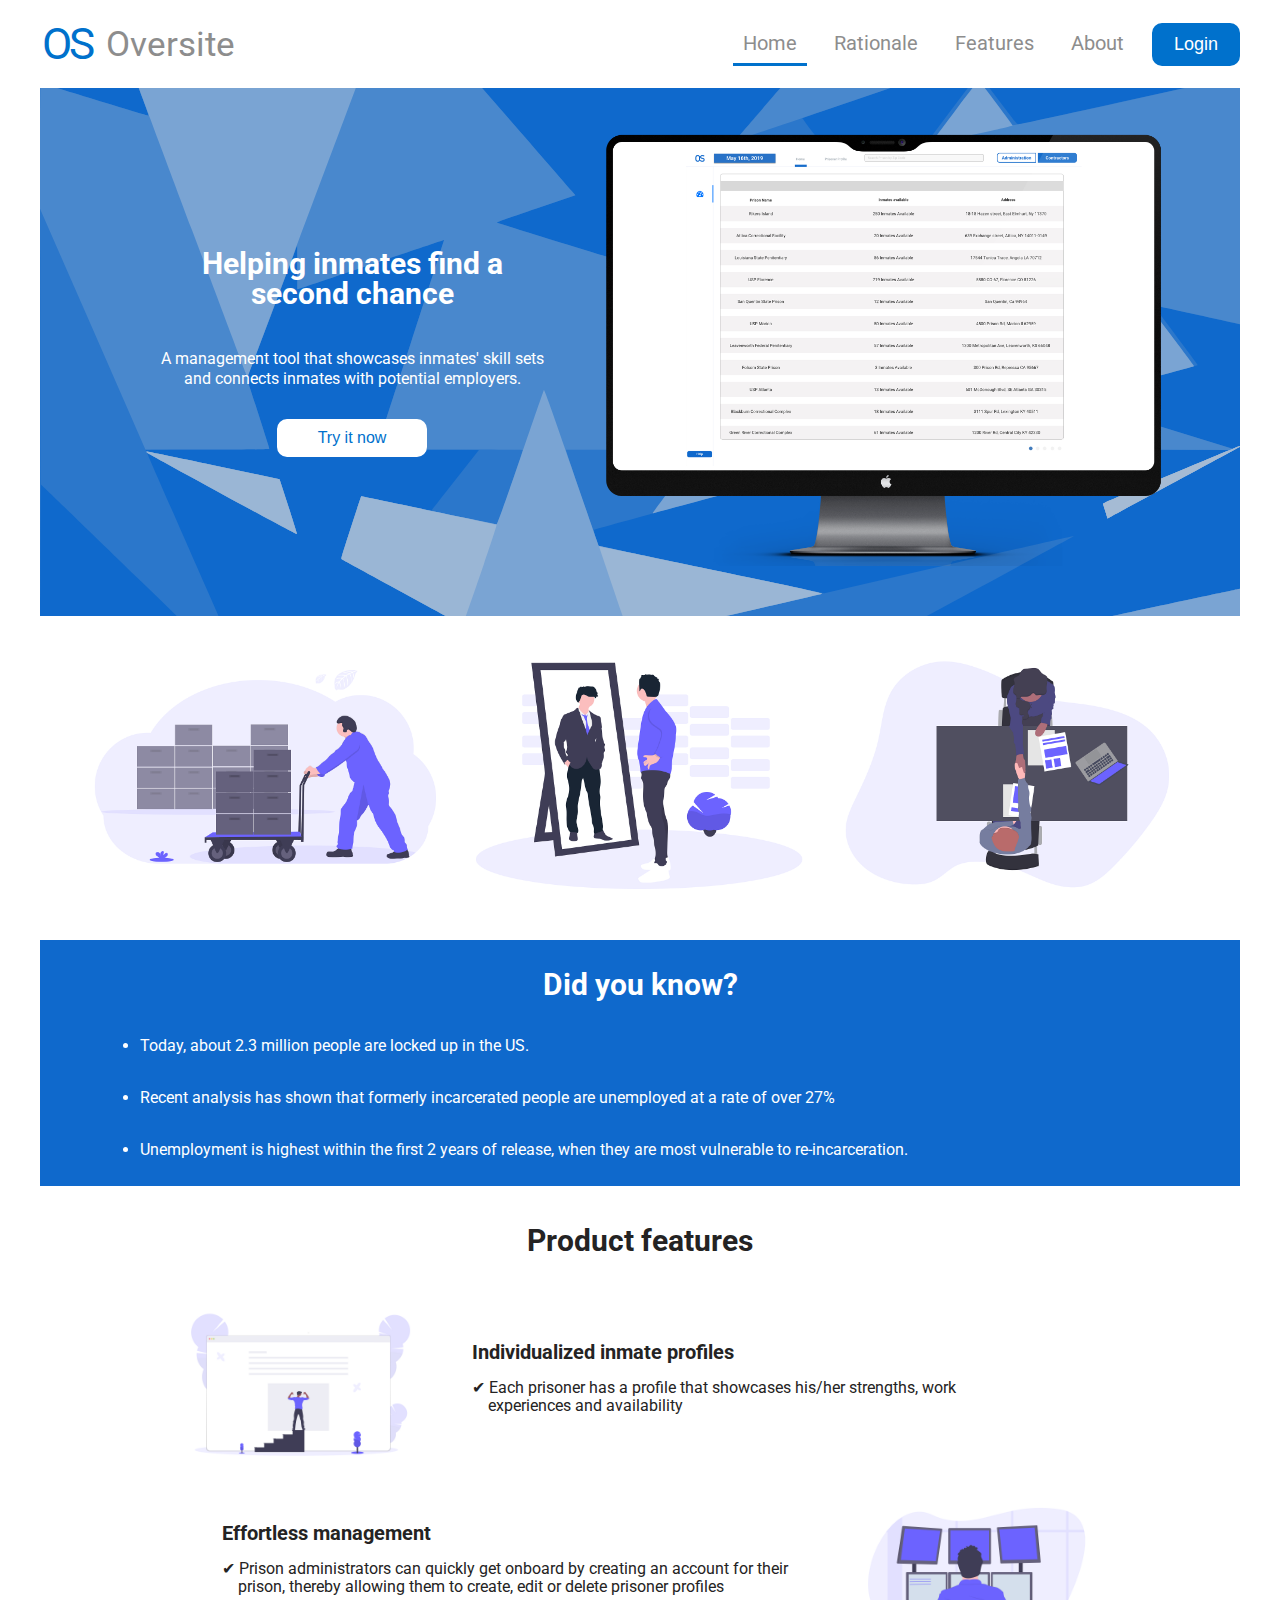
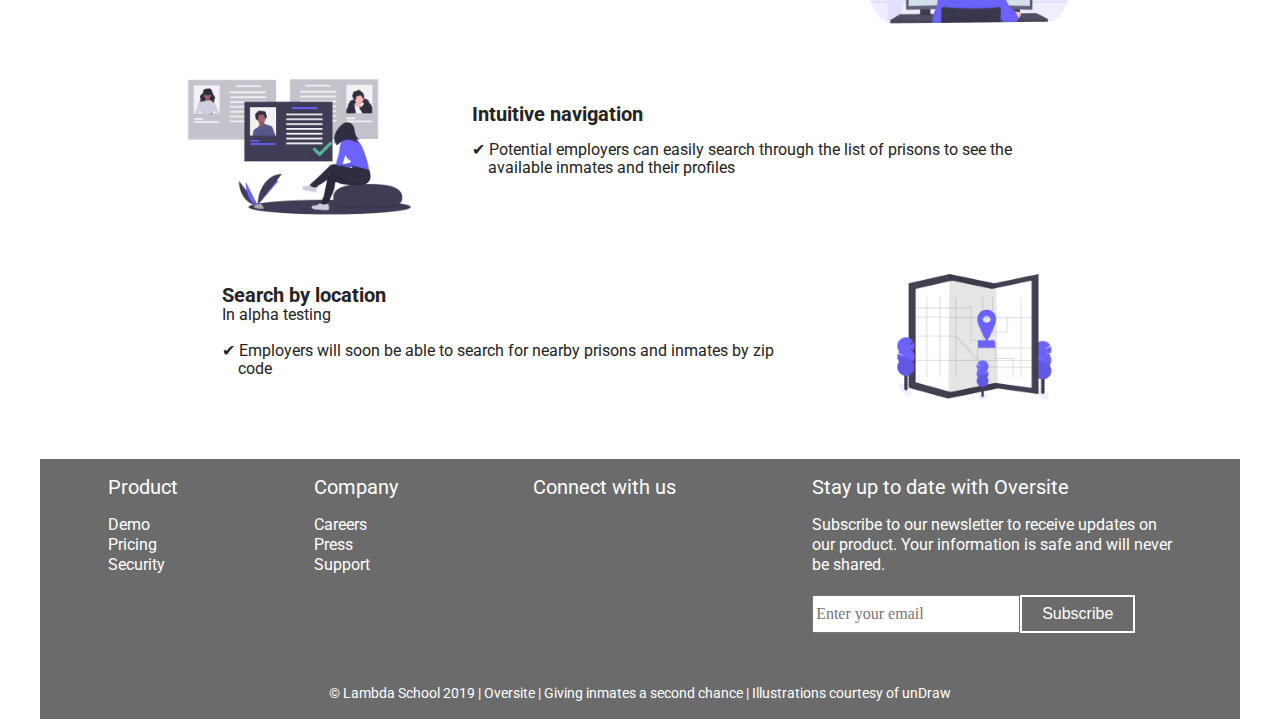
==== commit 7f7fb4b5: "i hope this works" ====
--- a/penny-lee/index.html
+++ b/penny-lee/index.html
@@ -33,7 +33,7 @@
       </div>
     </header>
     
-    <section class='about' background='./images/background.svg'>
+    <section class='about' style="background-image: url('./images/background.svg')">
       <div class='about-text'>
         <h2>Helping inmates find a second chance</h2>
         <p>A management tool that showcases inmates' skill sets and connects inmates with potential employers.</p>
--- a/penny-lee/CSS/index.css
+++ b/penny-lee/CSS/index.css
@@ -290,7 +290,7 @@
 }
 .about {
   margin-top: 80px;
-  background: linear-gradient(rgba(255, 255, 255, 0.1), rgba(0, 0, 0, 0.2)), url('../images/background.png');
+  background: linear-gradient(rgba(255, 255, 255, 0.1), rgba(0, 0, 0, 0.2));
   background-position: center top;
   color: white;
   background-size: cover;
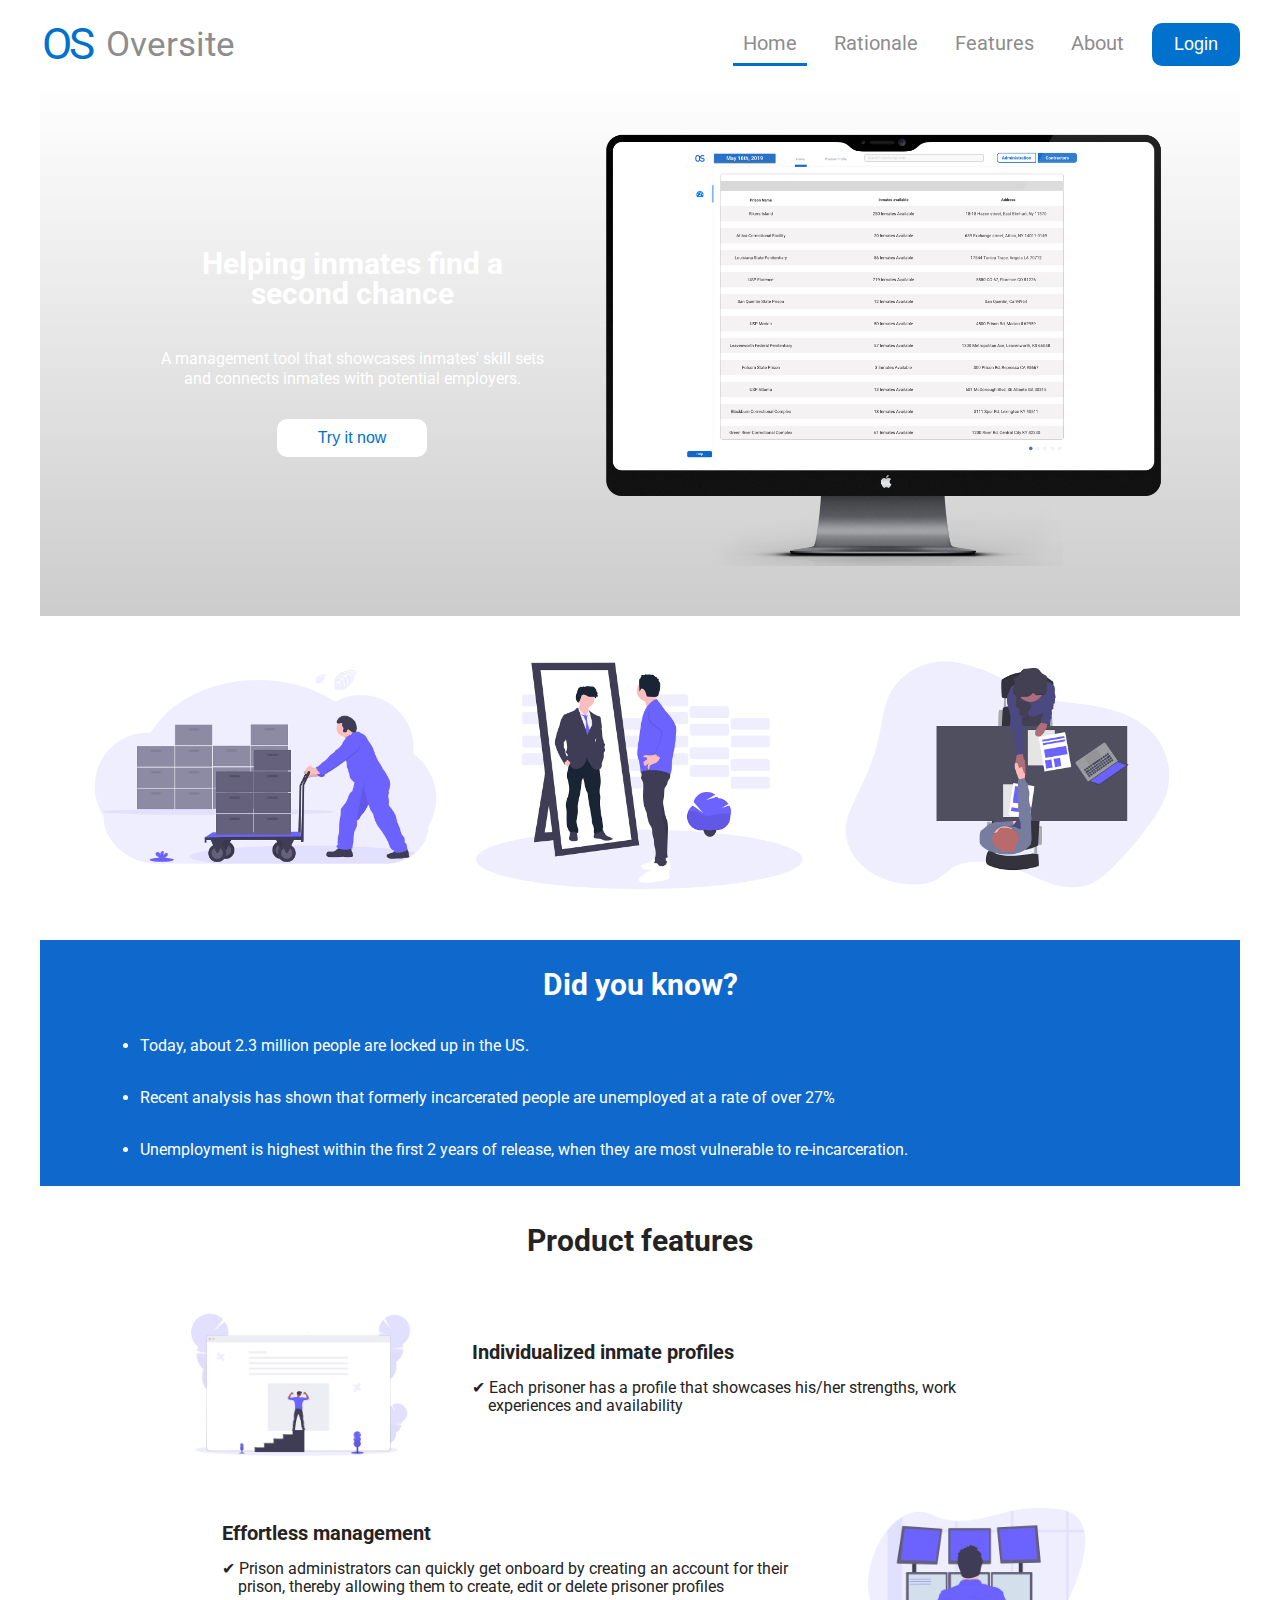
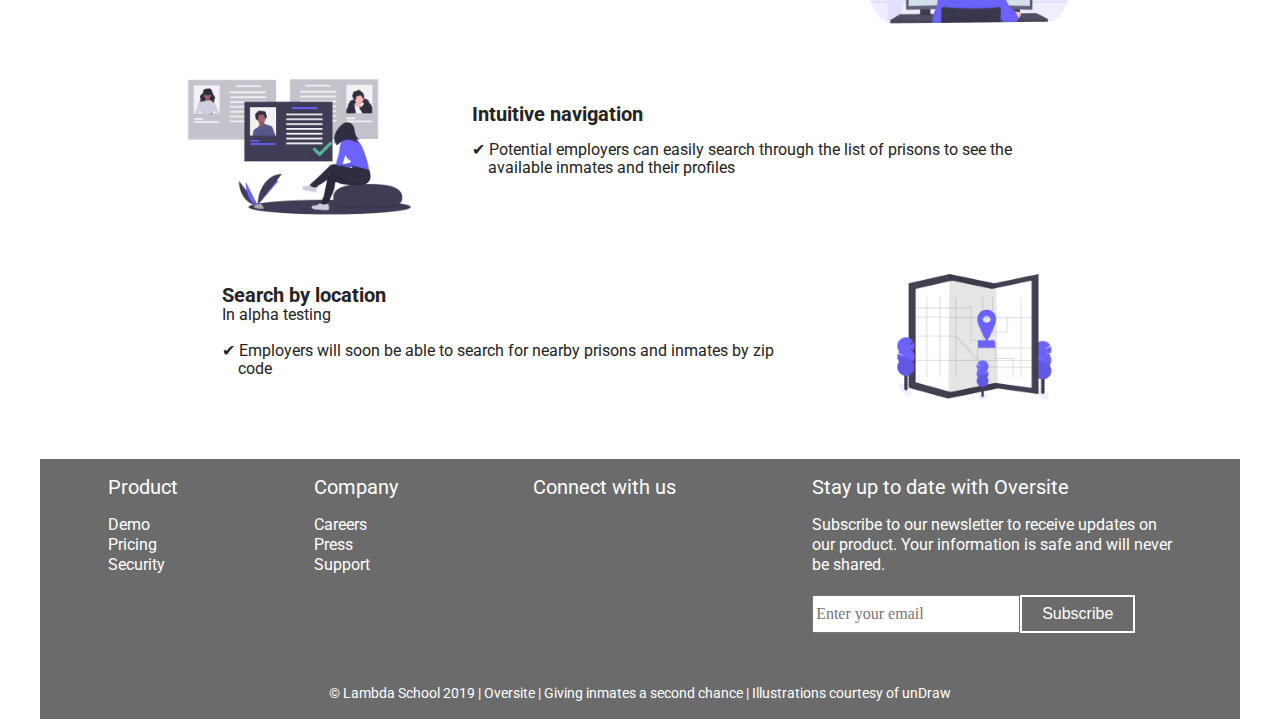
==== commit bb851dd3: "fixed image path" ====
--- a/penny-lee/index.html
+++ b/penny-lee/index.html
@@ -32,8 +32,8 @@
         </div>
       </div>
     </header>
-    
-    <section class='about' style="background-image: url('./images/background.svg')">
+
+    <section class='about'>      
       <div class='about-text'>
         <h2>Helping inmates find a second chance</h2>
         <p>A management tool that showcases inmates' skill sets and connects inmates with potential employers.</p>
--- a/penny-lee/CSS/index.css
+++ b/penny-lee/CSS/index.css
@@ -288,9 +288,14 @@
   box-shadow: 0 5px 5px -7px #333;
   padding: 0.6rem 0;
 }
+.about-background {
+  width: 100%;
+  position: relative;
+  z-index: -2;
+}
 .about {
   margin-top: 80px;
-  background: linear-gradient(rgba(255, 255, 255, 0.1), rgba(0, 0, 0, 0.2));
+  background: linear-gradient(rgba(255, 255, 255, 0.1), rgba(0, 0, 0, 0.2)), url("https://i.ibb.co/MCvbYh6/background.png");
   background-position: center top;
   color: white;
   background-size: cover;
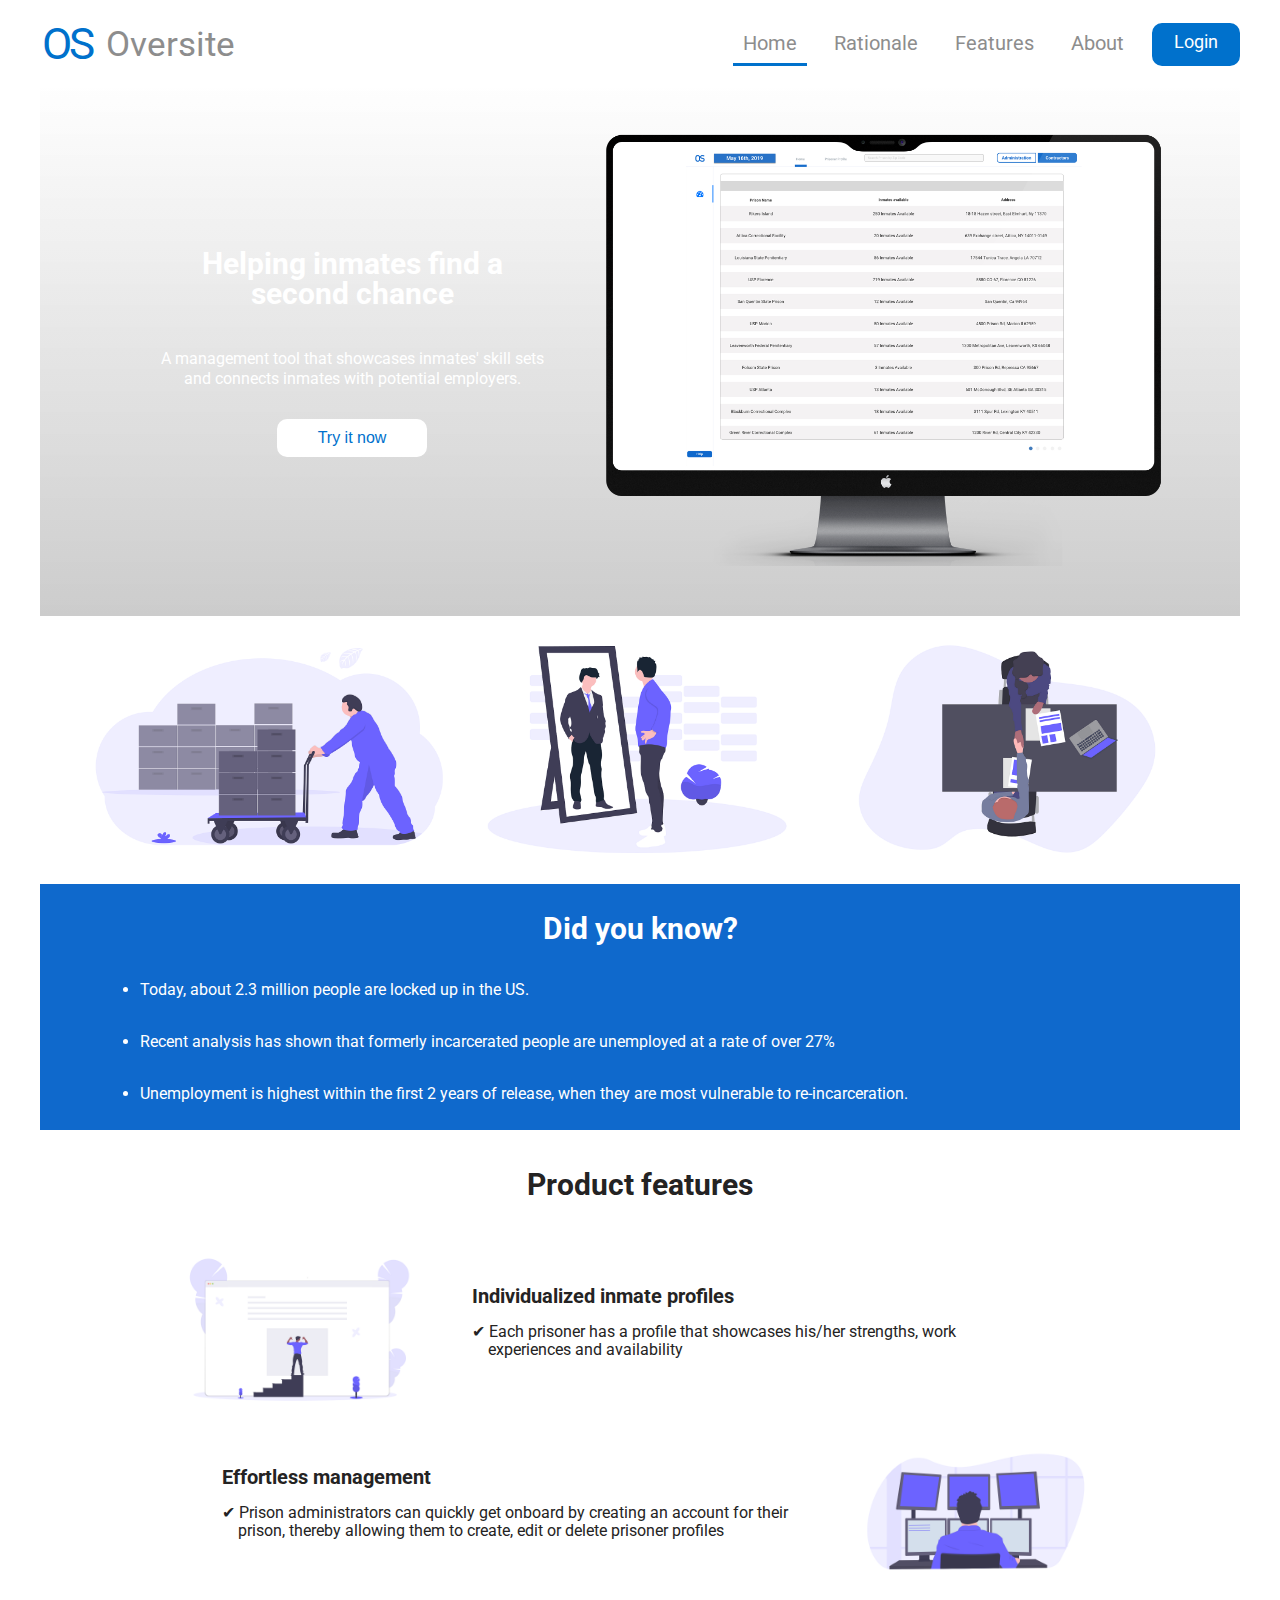
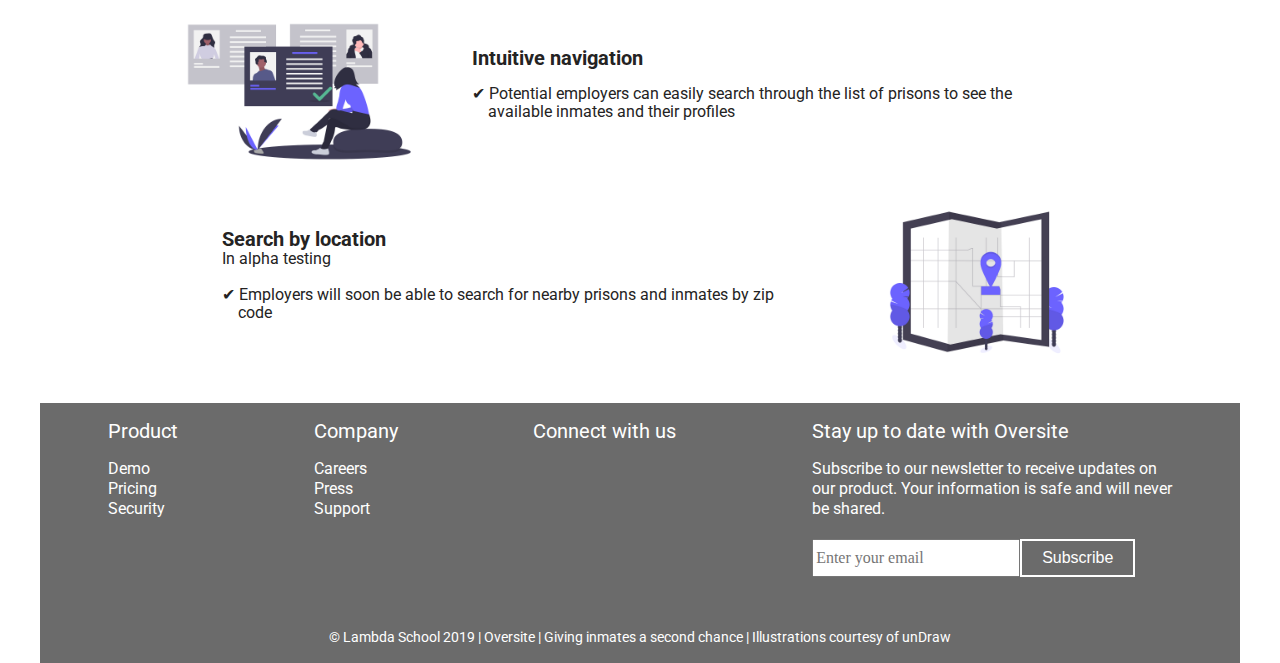
==== commit 9cfc0b68: "replaced all pictures to match design color. added link to front end page" ====
--- a/penny-lee/index.html
+++ b/penny-lee/index.html
@@ -28,7 +28,7 @@
           <a href='#rationale'>Rationale</a>
           <a href='#features'>Features</a>
           <a href='./about.html'>About</a>
-          <button>Login</button>
+          <a href='https://5ce7f5691023a9b025bf8b75--youthful-joliot-62ff80.netlify.com/' >Login</a>
         </div>
       </div>
     </header>
--- a/penny-lee/CSS/index.css
+++ b/penny-lee/CSS/index.css
@@ -221,7 +221,7 @@
   display: flex;
   justify-content: flex-end;
 }
-header .navbar .nav-link a {
+header .navbar .nav-link :not(:last-child) {
   font-size: 2rem;
   color: #8d8d8d;
   text-decoration: none;
@@ -229,10 +229,11 @@
   padding: 1rem;
   border-bottom: 3px solid rgba(0, 0, 0, 0);
 }
-header .navbar .nav-link a:hover {
+header .navbar .nav-link :not(:last-child):hover {
   border-bottom: 3px solid #0071CC;
 }
-header .navbar .nav-link button {
+header .navbar .nav-link :last-child {
+  text-decoration: none;
   margin-left: 1rem;
   background: #0071CC;
   color: white;
@@ -246,7 +247,7 @@
   cursor: pointer;
   outline: none;
 }
-header .navbar .nav-link button:hover {
+header .navbar .nav-link :last-child:hover {
   background: white;
   color: #0071CC;
   border: 2px solid #0071CC;
@@ -415,19 +416,18 @@
 .top-images .top-images-container .top-images-overlay p {
   font-size: 1.8rem;
   font-weight: bold;
-  padding: 32% 13%;
+  padding: 27% 13%;
 }
 @media only screen and (max-width: 800px) {
   .top-images .top-images-container .top-images-overlay p {
     font-size: 1.6rem;
-    padding: 27% 13%;
   }
 }
 @media only screen and (max-width: 500px) {
   .top-images .top-images-container .top-images-overlay p {
     font-size: 1.8rem;
     font-weight: bold;
-    padding: 33% 20%;
+    padding: 27% 20%;
   }
 }
 .top-images .top-images-container img {
